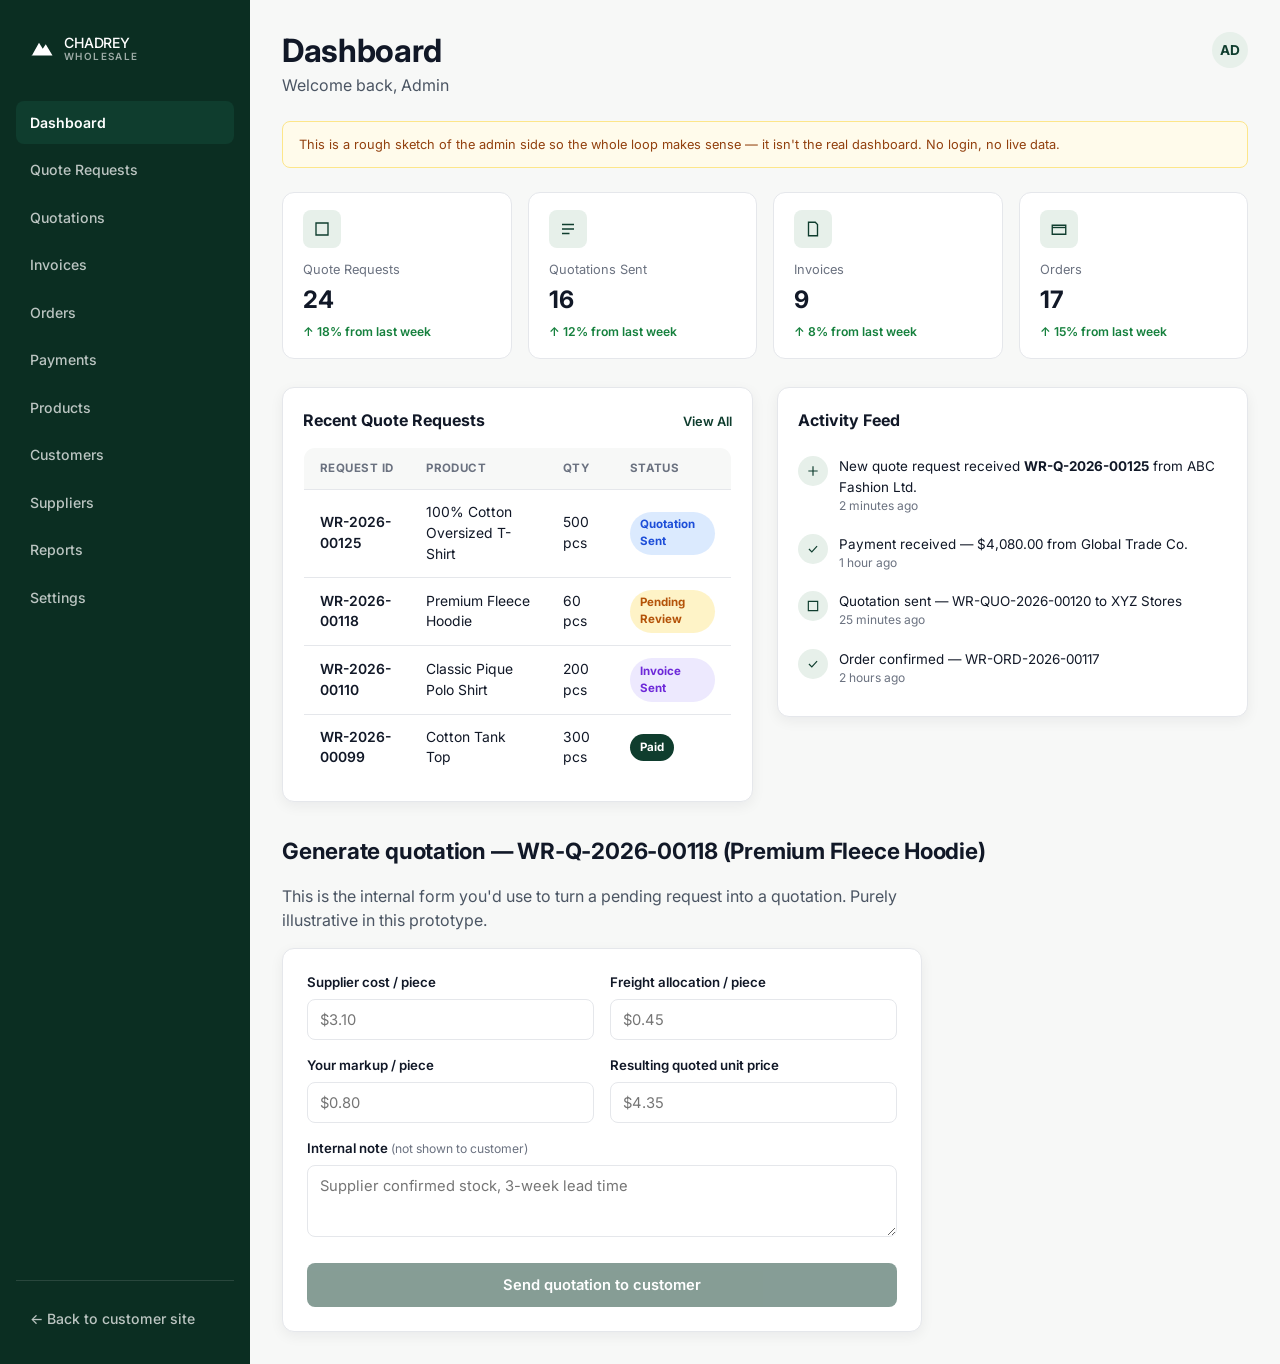
==== frontend/admin.html @ 18600503 "Add files via upload" ====
<!DOCTYPE html>
<html lang="en">
<head>
<meta charset="UTF-8">
<meta name="viewport" content="width=device-width, initial-scale=1.0">
<title>Admin Dashboard (Prototype) — Chadrey Wholesale</title>
<link rel="preconnect" href="https://fonts.googleapis.com">
<link href="https://fonts.googleapis.com/css2?family=Inter:wght@400;500;600;700;800&display=swap" rel="stylesheet">
<link rel="stylesheet" href="styles.css">
<style>
  .admin-shell{display:grid; grid-template-columns:1fr; min-height:100vh;}
  @media (min-width:900px){ .admin-shell{grid-template-columns:250px 1fr;} }
  .activity-item{display:flex; gap:0.7rem; align-items:flex-start; padding:0.6rem 0; font-size:0.84rem;}
  .activity-item .dotwrap{width:30px; height:30px; border-radius:50%; background:var(--brand-light); color:var(--brand); display:flex; align-items:center; justify-content:center; flex-shrink:0;}
  .activity-item .t{color:var(--ink-faint); font-size:0.75rem;}
</style>
</head>
<body>
<div class="admin-shell">
  <aside class="dash-sidebar">
    <a href="admin.html" class="brand" style="color:#fff; margin-bottom:1.5rem;"><svg width="24" height="24" viewBox="0 0 32 32" fill="none" xmlns="http://www.w3.org/2000/svg" aria-hidden="true"><path d="M2 27 12 9l5 8 4-6 9 15H2Z" fill="currentColor"/></svg><span class="brand-lines" style="color:#fff;">CHADREY<small style="color:rgba(255,255,255,0.6);">WHOLESALE</small></span></a>
    <a href="admin.html" class="active">Dashboard</a>
    <a href="admin.html">Quote Requests</a>
    <a href="admin.html">Quotations</a>
    <a href="admin.html">Invoices</a>
    <a href="admin.html">Orders</a>
    <a href="admin.html">Payments</a>
    <a href="admin.html">Products</a>
    <a href="admin.html">Customers</a>
    <a href="admin.html">Suppliers</a>
    <a href="admin.html">Reports</a>
    <a href="admin.html">Settings</a>
    <div class="sidebar-foot">
      <a href="index.html">&larr; Back to customer site</a>
    </div>
  </aside>

  <div class="dash-main">
    <div class="dash-header">
      <div>
        <h1 style="margin-bottom:0.15rem;">Dashboard</h1>
        <p class="lede" style="margin:0;">Welcome back, Admin</p>
      </div>
      <div class="avatar">AD</div>
    </div>

    <div class="prototype-note">This is a rough sketch of the admin side so the whole loop makes sense — it isn't the real dashboard. No login, no live data.</div>

    <div class="grid-4" style="margin-bottom:1.75rem;">
      <div class="stat-card">
        <div class="icon"><svg width="18" height="18" viewBox="0 0 24 24" fill="none"><path d="M4 4h16v16H4z" stroke="currentColor" stroke-width="1.8"/></svg></div>
        <div class="label">Quote Requests</div>
        <div class="value">24</div>
        <div class="delta">&uarr; 18% from last week</div>
      </div>
      <div class="stat-card">
        <div class="icon"><svg width="18" height="18" viewBox="0 0 24 24" fill="none"><path d="M4 6h16M4 12h16M4 18h10" stroke="currentColor" stroke-width="1.8"/></svg></div>
        <div class="label">Quotations Sent</div>
        <div class="value">16</div>
        <div class="delta">&uarr; 12% from last week</div>
      </div>
      <div class="stat-card">
        <div class="icon"><svg width="18" height="18" viewBox="0 0 24 24" fill="none"><path d="M6 3h9l3 3v15H6z" stroke="currentColor" stroke-width="1.8"/></svg></div>
        <div class="label">Invoices</div>
        <div class="value">9</div>
        <div class="delta">&uarr; 8% from last week</div>
      </div>
      <div class="stat-card">
        <div class="icon"><svg width="18" height="18" viewBox="0 0 24 24" fill="none"><path d="M3 7h18v12H3z" stroke="currentColor" stroke-width="1.8"/><path d="M3 10h18" stroke="currentColor" stroke-width="1.8"/></svg></div>
        <div class="label">Orders</div>
        <div class="value">17</div>
        <div class="delta">&uarr; 15% from last week</div>
      </div>
    </div>

    <div class="grid-2" style="align-items:start;">
      <div class="card" style="padding:1.25rem;">
        <div style="display:flex; justify-content:space-between; align-items:baseline; margin-bottom:0.9rem;">
          <h3 style="margin:0; font-size:1rem;">Recent Quote Requests</h3>
          <a href="#" style="font-size:0.8rem; color:var(--brand); font-weight:600;">View All</a>
        </div>
        <table class="data-table" id="requestsTable">
          <thead><tr><th>Request ID</th><th>Product</th><th>Qty</th><th>Status</th></tr></thead>
          <tbody></tbody>
        </table>
      </div>

      <div class="card" style="padding:1.25rem;">
        <h3 style="margin:0 0 0.9rem; font-size:1rem;">Activity Feed</h3>
        <div class="activity-item"><div class="dotwrap"><svg width="14" height="14" viewBox="0 0 24 24" fill="none"><path d="M12 4v16M4 12h16" stroke="currentColor" stroke-width="2"/></svg></div><div><div>New quote request received <strong>WR-Q-2026-00125</strong> from ABC Fashion Ltd.</div><div class="t">2 minutes ago</div></div></div>
        <div class="activity-item"><div class="dotwrap"><svg width="14" height="14" viewBox="0 0 24 24" fill="none"><path d="M5 12l5 5L19 7" stroke="currentColor" stroke-width="2"/></svg></div><div><div>Payment received — $4,080.00 from Global Trade Co.</div><div class="t">1 hour ago</div></div></div>
        <div class="activity-item"><div class="dotwrap"><svg width="14" height="14" viewBox="0 0 24 24" fill="none"><path d="M4 4h16v16H4z" stroke="currentColor" stroke-width="2"/></svg></div><div><div>Quotation sent — WR-QUO-2026-00120 to XYZ Stores</div><div class="t">25 minutes ago</div></div></div>
        <div class="activity-item"><div class="dotwrap"><svg width="14" height="14" viewBox="0 0 24 24" fill="none"><path d="M5 12l5 5L19 7" stroke="currentColor" stroke-width="2"/></svg></div><div><div>Order confirmed — WR-ORD-2026-00117</div><div class="t">2 hours ago</div></div></div>
      </div>
    </div>

    <h2>Generate quotation — WR-Q-2026-00118 (Premium Fleece Hoodie)</h2>
    <p class="lede">This is the internal form you'd use to turn a pending request into a quotation. Purely illustrative in this prototype.</p>
    <div class="card" style="padding:1.5rem; max-width:640px;">
      <div class="field-group cols-2">
        <div><label>Supplier cost / piece</label><input type="text" placeholder="$3.10" disabled></div>
        <div><label>Freight allocation / piece</label><input type="text" placeholder="$0.45" disabled></div>
        <div><label>Your markup / piece</label><input type="text" placeholder="$0.80" disabled></div>
        <div><label>Resulting quoted unit price</label><input type="text" placeholder="$4.35" disabled></div>
      </div>
      <div style="height:1rem"></div>
      <label>Internal note <span class="hint">(not shown to customer)</span></label>
      <textarea placeholder="Supplier confirmed stock, 3-week lead time" disabled></textarea>
      <button class="btn btn-primary btn-block is-disabled" disabled style="margin-top:1.25rem;">Send quotation to customer</button>
    </div>
  </div>
</div>

<script src="data.js"></script>
<script>
  document.querySelector('#requestsTable tbody').innerHTML = FAKE_QUOTES.map(q => `
    <tr>
      <td style="font-weight:600;">${q.ref}</td>
      <td>${q.product}</td>
      <td>${q.qty} pcs</td>
      <td>${statusBadge(q.status)}</td>
    </tr>`).join('');
</script>
</body>
</html>
---- frontend/styles.css ----
:root{
  --brand:#0F3D2E; --brand-dark:#0B2E22; --brand-light:#E7F0EA; --brand-mid:#1B5E42;
  --ink:#111827; --ink-soft:#4B5563; --ink-faint:#6B7280;
  --line:#E5E7EB; --bg:#F7F8F7; --white:#FFFFFF;
  --radius:12px; --radius-sm:8px; --shadow:0 4px 14px rgba(17,24,39,0.06); --shadow-md:0 8px 24px rgba(17,24,39,0.10);
  --blue-bg:#DBEAFE; --blue-ink:#1D4ED8;
  --amber-bg:#FEF3C7; --amber-ink:#B45309;
  --purple-bg:#EDE9FE; --purple-ink:#6D28D9;
  --green-bg:#DCFCE7; --green-ink:#15803D;
  --font: 'Inter', system-ui, -apple-system, sans-serif;
}
*{box-sizing:border-box;}
html{scroll-behavior:smooth;}
body{margin:0; font-family:var(--font); background:var(--bg); color:var(--ink); line-height:1.5; -webkit-font-smoothing:antialiased;}
a{color:inherit; text-decoration:none;}
img{max-width:100%; display:block;}
button{font-family:inherit;}
:focus-visible{outline:3px solid var(--brand-mid); outline-offset:2px;}

/* ---------- Top nav ---------- */
header.site{
  background:var(--white); color:var(--ink);
  padding:0.85rem clamp(1rem,4vw,2.5rem);
  display:flex; align-items:center; justify-content:space-between; gap:1rem; flex-wrap:wrap;
  position:sticky; top:0; z-index:30; border-bottom:1px solid var(--line);
}
.brand{display:flex; align-items:center; gap:0.55rem; font-weight:700; font-size:1.05rem; letter-spacing:-0.01em; color:var(--brand);}
.brand .brand-lines{display:flex; flex-direction:column; line-height:1.1;}
.brand small{font-weight:600; font-size:0.62rem; letter-spacing:0.14em; color:var(--ink-faint); text-transform:uppercase;}
nav.main{display:flex; gap:1.5rem; flex-wrap:wrap; font-size:0.9rem; font-weight:500;}
nav.main a{color:var(--ink-soft); padding:0.3rem 0; border-bottom:2px solid transparent;}
nav.main a.active{color:var(--brand); border-bottom-color:var(--brand);}
nav.main a:hover{color:var(--brand);}
.nav-actions{display:flex; align-items:center; gap:0.85rem;}
.nav-icon-btn{width:38px; height:38px; border-radius:50%; border:1px solid var(--line); background:var(--white); display:flex; align-items:center; justify-content:center; cursor:pointer; color:var(--ink-soft); position:relative;}
.nav-icon-btn .dot{position:absolute; top:6px; right:6px; width:7px; height:7px; border-radius:50%; background:var(--brand); border:1.5px solid var(--white);}
.avatar{width:36px; height:36px; border-radius:50%; background:var(--brand-light); color:var(--brand); display:flex; align-items:center; justify-content:center; font-weight:700; font-size:0.85rem;}

main.page{max-width:1180px; margin:0 auto;}
.page-pad{padding:clamp(1.5rem,4vw,2.5rem);}
.breadcrumb{font-size:0.82rem; color:var(--ink-faint); padding:0.9rem clamp(1rem,4vw,2.5rem) 0;}
.breadcrumb a{color:var(--ink-faint);}
.breadcrumb a:hover{color:var(--brand);}

.eyebrow{font-size:0.72rem; font-weight:700; letter-spacing:0.1em; text-transform:uppercase; color:var(--brand); margin:0 0 0.5rem;}
h1{font-size:clamp(1.5rem,3.2vw,2rem); font-weight:700; letter-spacing:-0.01em; line-height:1.2; margin:0 0 0.6rem;}
h2{font-size:clamp(1.15rem,2.4vw,1.4rem); font-weight:700; letter-spacing:-0.01em; margin:2rem 0 1rem;}
p.lede{color:var(--ink-soft); max-width:62ch; font-size:1rem;}

.btn{display:inline-flex; align-items:center; justify-content:center; gap:0.5rem; font-weight:600; font-size:0.92rem; padding:0.75rem 1.3rem; min-height:44px; border-radius:var(--radius-sm); border:0; cursor:pointer;}
.btn-primary{background:var(--brand); color:#fff;}
.btn-primary:hover{background:var(--brand-dark);}
.btn-secondary{background:var(--white); border:1px solid var(--line); color:var(--ink);}
.btn-secondary:hover{border-color:var(--brand); color:var(--brand);}
.btn-block{width:100%;}
.btn-sm{min-height:36px; padding:0.5rem 0.9rem; font-size:0.82rem;}
.btn[disabled],.btn.is-disabled{opacity:0.5; cursor:not-allowed;}

.card{background:var(--white); border:1px solid var(--line); border-radius:var(--radius); box-shadow:var(--shadow);}
.grid-2{display:grid; gap:1.5rem; grid-template-columns:1fr;}
@media (min-width:860px){ .grid-2{grid-template-columns:1fr 1fr;} }
.grid-3{display:grid; gap:1.25rem; grid-template-columns:1fr;}
@media (min-width:640px){ .grid-3{grid-template-columns:repeat(3,1fr);} }
.grid-4{display:grid; gap:1rem; grid-template-columns:1fr 1fr;}
@media (min-width:820px){ .grid-4{grid-template-columns:repeat(4,1fr);} }

/* product cards */
.product-card{background:var(--white); border:1px solid var(--line); border-radius:var(--radius); overflow:hidden; display:flex; flex-direction:column; transition:box-shadow .15s ease;}
.product-card:hover{box-shadow:var(--shadow-md);}
.card-visual{background:var(--bg); aspect-ratio:4/3; display:flex; align-items:center; justify-content:center; position:relative;}
.card-visual svg{width:38%; height:38%; color:var(--brand);}
.moq-flag{position:absolute; top:0.7rem; left:0.7rem; background:var(--brand); color:#fff; font-size:0.65rem; font-weight:700; letter-spacing:0.04em; padding:0.28rem 0.55rem; border-radius:5px; text-transform:uppercase;}
.card-body{padding:1.1rem; display:flex; flex-direction:column; gap:0.4rem; flex:1;}
.card-body h3{font-size:0.98rem; font-weight:600; margin:0; line-height:1.35;}
.card-body p{font-size:0.83rem; color:var(--ink-soft); margin:0; flex:1;}
.price-tag{font-weight:700; font-size:0.9rem; color:var(--brand);}

/* forms */
.field-group{display:grid; gap:1rem; grid-template-columns:1fr;}
.field-group.cols-2{grid-template-columns:1fr;}
@media (min-width:600px){ .field-group.cols-2{grid-template-columns:1fr 1fr;} }
label{display:block; font-size:0.83rem; font-weight:600; margin-bottom:0.4rem; color:var(--ink);}
label .hint{font-weight:400; color:var(--ink-faint); font-size:0.76rem;}
input, select, textarea{width:100%; font-family:var(--font); font-size:0.92rem; padding:0.65rem 0.75rem; border:1px solid var(--line); border-radius:var(--radius-sm); background:var(--white); color:var(--ink);}
input:focus, select:focus, textarea:focus{border-color:var(--brand);}
textarea{resize:vertical; min-height:4.5rem;}
.swatches{display:flex; gap:0.5rem; flex-wrap:wrap;}
.swatch-btn{font-size:0.85rem; padding:0.5rem 0.9rem; min-height:42px; border:1px solid var(--line); background:var(--white); border-radius:var(--radius-sm); cursor:pointer; color:var(--ink-soft);}
.swatch-btn[aria-pressed="true"]{border-color:var(--brand); background:var(--brand-light); color:var(--brand); font-weight:600;}

/* badges */
.badge{font-size:0.72rem; font-weight:700; padding:0.28rem 0.65rem; border-radius:999px; display:inline-block;}
.badge-pending{background:var(--amber-bg); color:var(--amber-ink);}
.badge-quoted{background:var(--blue-bg); color:var(--blue-ink);}
.badge-invoiced{background:var(--purple-bg); color:var(--purple-ink);}
.badge-paid{background:var(--brand); color:#fff;}

/* document card (quotation/invoice) */
.doc-card{background:var(--white); border:1px solid var(--line); border-radius:var(--radius); box-shadow:var(--shadow); max-width:680px; margin:0 auto; overflow:hidden;}
.doc-head{background:var(--brand); color:#fff; padding:1.5rem clamp(1.25rem,4vw,2rem); display:flex; justify-content:space-between; align-items:flex-start; gap:1rem; flex-wrap:wrap;}
.doc-head h3{margin:0; font-size:1.15rem; font-weight:700;}
.doc-head .doc-id{font-size:0.8rem; opacity:0.85; margin-top:0.2rem;}
.doc-status{background:rgba(255,255,255,0.18); font-size:0.72rem; font-weight:700; padding:0.3rem 0.7rem; border-radius:999px; text-transform:uppercase; letter-spacing:0.04em;}
.doc-body{padding:clamp(1.25rem,4vw,2rem);}
.doc-table{width:100%; border-collapse:collapse; font-size:0.9rem;}
.doc-table th{text-align:left; font-size:0.72rem; text-transform:uppercase; letter-spacing:0.04em; color:var(--ink-faint); padding:0.5rem 0; border-bottom:1px solid var(--line);}
.doc-table td{padding:0.6rem 0; border-bottom:1px solid var(--line);}
.doc-table tr.total td{border-top:2px solid var(--ink); border-bottom:0; font-weight:700; font-size:1rem; padding-top:0.8rem;}
.doc-note{margin-top:1.1rem; font-size:0.82rem; color:var(--ink-soft); background:var(--bg); border-left:3px solid var(--brand); padding:0.8rem 1rem; border-radius:0 8px 8px 0;}
.doc-meta{display:flex; justify-content:space-between; font-size:0.85rem; margin-top:0.85rem; color:var(--ink-soft);}

.prototype-note{background:#FFFBEB; border:1px solid #FDE68A; color:#92400E; border-radius:var(--radius-sm); padding:0.8rem 1rem; font-size:0.8rem; margin-bottom:1.5rem;}

.steps-flow{display:grid; gap:1rem; grid-template-columns:1fr; margin-top:1.5rem;}
@media (min-width:640px){ .steps-flow{grid-template-columns:repeat(4,1fr);} }
.step-card{background:var(--white); border:1px solid var(--line); border-radius:var(--radius); padding:1.25rem;}
.step-card .num{display:flex; align-items:center; justify-content:center; width:34px; height:34px; border-radius:50%; background:var(--brand-light); color:var(--brand); font-weight:700; font-size:0.85rem; margin-bottom:0.7rem;}
.step-card h4{font-size:0.98rem; margin:0 0 0.35rem;}
.step-card p{font-size:0.84rem; color:var(--ink-soft); margin:0;}

/* ---------- Dashboard shell (My Quotes / Admin) ---------- */
.dash-shell{display:grid; grid-template-columns:1fr; min-height:calc(100vh - 65px);}
@media (min-width:900px){ .dash-shell{grid-template-columns:250px 1fr;} }
.dash-sidebar{background:var(--brand-dark); color:#fff; padding:1.5rem 1rem; display:flex; flex-direction:column; gap:0.25rem;}
.dash-sidebar a{display:flex; align-items:center; gap:0.65rem; padding:0.7rem 0.85rem; border-radius:var(--radius-sm); font-size:0.88rem; font-weight:500; color:rgba(255,255,255,0.72);}
.dash-sidebar a:hover{background:rgba(255,255,255,0.06); color:#fff;}
.dash-sidebar a.active{background:var(--brand); color:#fff; font-weight:600;}
.dash-sidebar .sidebar-foot{margin-top:auto; padding-top:1rem; border-top:1px solid rgba(255,255,255,0.12);}
.dash-main{padding:clamp(1.25rem,3vw,2rem); background:var(--bg);}
.dash-header{display:flex; justify-content:space-between; align-items:flex-start; flex-wrap:wrap; gap:1rem; margin-bottom:1.5rem;}

.filter-tabs{display:flex; gap:0.5rem; flex-wrap:wrap; margin-bottom:1.5rem;}
.filter-tab{background:var(--white); border:1px solid var(--line); color:var(--ink-soft); font-size:0.85rem; font-weight:600; padding:0.5rem 1rem; border-radius:999px; cursor:pointer;}
.filter-tab.active{background:var(--brand); border-color:var(--brand); color:#fff;}

.quote-row{display:flex; gap:1rem; align-items:center; background:var(--white); border:1px solid var(--line); border-radius:var(--radius); padding:1rem 1.25rem; margin-bottom:0.9rem; flex-wrap:wrap;}
.quote-row .thumb{width:56px; height:56px; border-radius:var(--radius-sm); background:var(--bg); display:flex; align-items:center; justify-content:center; flex-shrink:0;}
.quote-row .thumb svg{width:60%; height:60%; color:var(--brand);}
.quote-row .info{flex:1; min-width:200px;}
.quote-row .info .ref-row{display:flex; align-items:center; gap:0.6rem; margin-bottom:0.15rem; flex-wrap:wrap;}
.quote-row .info .ref{font-size:0.78rem; color:var(--ink-faint); font-weight:600;}
.quote-row .info h4{margin:0; font-size:0.95rem; font-weight:600;}
.quote-row .info .meta{font-size:0.82rem; color:var(--ink-soft);}
.quote-row .price-col{text-align:right; min-width:110px;}
.quote-row .price-col .amt{font-weight:700; font-size:0.95rem;}
.quote-row .price-col .lbl{font-size:0.74rem; color:var(--ink-faint);}
.quote-row .action-col{display:flex; flex-direction:column; gap:0.4rem; align-items:flex-end;}
.quote-row .action-col .link-sm{font-size:0.78rem; color:var(--brand); font-weight:600;}

/* stat cards (admin) */
.stat-card{background:var(--white); border:1px solid var(--line); border-radius:var(--radius); padding:1.1rem 1.25rem;}
.stat-card .icon{width:38px; height:38px; border-radius:var(--radius-sm); background:var(--brand-light); color:var(--brand); display:flex; align-items:center; justify-content:center; margin-bottom:0.75rem;}
.stat-card .label{font-size:0.8rem; color:var(--ink-faint); margin-bottom:0.15rem;}
.stat-card .value{font-size:1.5rem; font-weight:700;}
.stat-card .delta{font-size:0.76rem; color:var(--green-ink); font-weight:600; margin-top:0.3rem;}

table.data-table{width:100%; border-collapse:collapse; background:var(--white); border:1px solid var(--line); border-radius:var(--radius); overflow:hidden;}
table.data-table th{text-align:left; font-size:0.72rem; text-transform:uppercase; letter-spacing:0.04em; color:var(--ink-faint); background:var(--bg); padding:0.75rem 1rem; border-bottom:1px solid var(--line);}
table.data-table td{padding:0.75rem 1rem; font-size:0.87rem; border-bottom:1px solid var(--line);}
table.data-table tr:last-child td{border-bottom:0;}

footer.site{background:var(--brand-dark); color:rgba(255,255,255,0.6); text-align:center; font-size:0.8rem; padding:1.75rem 1rem;}
footer.site a{color:#fff; font-weight:600;}

/* hero */
.hero{background:linear-gradient(180deg, var(--white) 0%, var(--bg) 100%); padding:clamp(2rem,5vw,3.5rem) clamp(1rem,4vw,2.5rem);}
.hero-inner{max-width:1180px; margin:0 auto; display:grid; gap:2rem; grid-template-columns:1fr;}
@media (min-width:900px){ .hero-inner{grid-template-columns:1.1fr 1fr; align-items:center;} }
.hero-pill{display:inline-block; background:var(--brand-light); color:var(--brand); font-size:0.75rem; font-weight:700; padding:0.35rem 0.8rem; border-radius:999px; margin-bottom:1rem;}
.hero h1{font-size:clamp(2rem,4.5vw,2.8rem);}
.hero h1 .accent{color:var(--brand);}
.hero-visual{background:var(--brand-dark); border-radius:var(--radius); aspect-ratio:4/3; display:flex; align-items:center; justify-content:center; position:relative; overflow:hidden;}
.hero-visual svg{width:60%; height:60%; color:rgba(255,255,255,0.9);}
.hero-stat{position:absolute; bottom:1rem; right:1rem; background:#fff; border-radius:var(--radius-sm); padding:0.7rem 1rem; box-shadow:var(--shadow-md);}
.hero-stat .n{font-weight:700; font-size:1.1rem; color:var(--brand);}
.hero-stat .l{font-size:0.72rem; color:var(--ink-faint);}
.trust-row{display:grid; gap:1rem; grid-template-columns:1fr 1fr; margin-top:1.75rem;}
@media (min-width:640px){ .trust-row{grid-template-columns:repeat(4,1fr);} }
.trust-item{display:flex; gap:0.6rem; align-items:flex-start; font-size:0.82rem;}
.trust-item .ic{width:32px; height:32px; border-radius:8px; background:var(--brand-light); color:var(--brand); display:flex; align-items:center; justify-content:center; flex-shrink:0;}
.trust-item strong{display:block; font-size:0.85rem;}
.trust-item span{color:var(--ink-soft);}

.howband{background:var(--brand); color:#fff; padding:clamp(2rem,5vw,3rem) clamp(1rem,4vw,2.5rem); text-align:center;}
.howband h2{color:#fff; margin-top:0;}
.howband .steps-flow .step-card{background:rgba(255,255,255,0.06); border-color:rgba(255,255,255,0.14); color:#fff;}
.howband .step-card p{color:rgba(255,255,255,0.75);}
.howband .step-card .num{background:#fff; color:var(--brand);}

.cta-band{background:var(--white); padding:clamp(1.5rem,4vw,2.5rem); text-align:center; border-top:1px solid var(--line);}
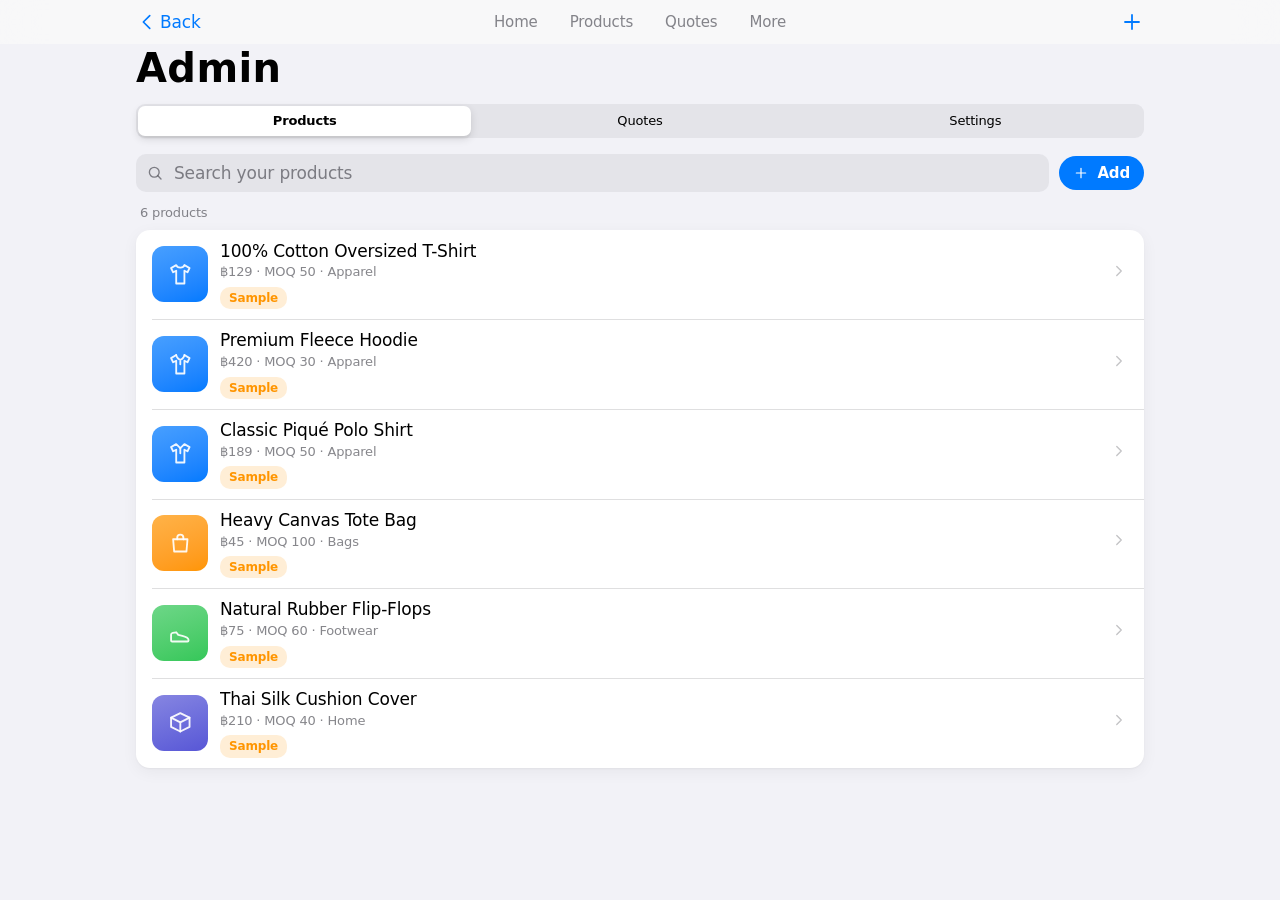
==== commit 3518b8b4: "Rebuild as an iPhone-style catalogue with an admin to add dealer products and prices Frontend - New " ====
--- a/frontend/admin.html
+++ b/frontend/admin.html
@@ -2,124 +2,322 @@
 <html lang="en">
 <head>
 <meta charset="UTF-8">
-<meta name="viewport" content="width=device-width, initial-scale=1.0">
-<title>Admin Dashboard (Prototype) — Chadrey Wholesale</title>
-<link rel="preconnect" href="https://fonts.googleapis.com">
-<link href="https://fonts.googleapis.com/css2?family=Inter:wght@400;500;600;700;800&display=swap" rel="stylesheet">
+<meta name="viewport" content="width=device-width, initial-scale=1, viewport-fit=cover">
+<meta name="theme-color" content="#F2F2F7" media="(prefers-color-scheme: light)">
+<meta name="theme-color" content="#000000" media="(prefers-color-scheme: dark)">
+<meta name="robots" content="noindex">
+<title>Admin — Chadrey Wholesale</title>
+<link rel="icon" href="favicon.svg" type="image/svg+xml">
+<link rel="apple-touch-icon" href="favicon.svg">
 <link rel="stylesheet" href="styles.css">
-<style>
-  .admin-shell{display:grid; grid-template-columns:1fr; min-height:100vh;}
-  @media (min-width:900px){ .admin-shell{grid-template-columns:250px 1fr;} }
-  .activity-item{display:flex; gap:0.7rem; align-items:flex-start; padding:0.6rem 0; font-size:0.84rem;}
-  .activity-item .dotwrap{width:30px; height:30px; border-radius:50%; background:var(--brand-light); color:var(--brand); display:flex; align-items:center; justify-content:center; flex-shrink:0;}
-  .activity-item .t{color:var(--ink-faint); font-size:0.75rem;}
-</style>
 </head>
 <body>
-<div class="admin-shell">
-  <aside class="dash-sidebar">
-    <a href="admin.html" class="brand" style="color:#fff; margin-bottom:1.5rem;"><svg width="24" height="24" viewBox="0 0 32 32" fill="none" xmlns="http://www.w3.org/2000/svg" aria-hidden="true"><path d="M2 27 12 9l5 8 4-6 9 15H2Z" fill="currentColor"/></svg><span class="brand-lines" style="color:#fff;">CHADREY<small style="color:rgba(255,255,255,0.6);">WHOLESALE</small></span></a>
-    <a href="admin.html" class="active">Dashboard</a>
-    <a href="admin.html">Quote Requests</a>
-    <a href="admin.html">Quotations</a>
-    <a href="admin.html">Invoices</a>
-    <a href="admin.html">Orders</a>
-    <a href="admin.html">Payments</a>
-    <a href="admin.html">Products</a>
-    <a href="admin.html">Customers</a>
-    <a href="admin.html">Suppliers</a>
-    <a href="admin.html">Reports</a>
-    <a href="admin.html">Settings</a>
-    <div class="sidebar-foot">
-      <a href="index.html">&larr; Back to customer site</a>
-    </div>
-  </aside>
-
-  <div class="dash-main">
-    <div class="dash-header">
-      <div>
-        <h1 style="margin-bottom:0.15rem;">Dashboard</h1>
-        <p class="lede" style="margin:0;">Welcome back, Admin</p>
-      </div>
-      <div class="avatar">AD</div>
-    </div>
-
-    <div class="prototype-note">This is a rough sketch of the admin side so the whole loop makes sense — it isn't the real dashboard. No login, no live data.</div>
-
-    <div class="grid-4" style="margin-bottom:1.75rem;">
-      <div class="stat-card">
-        <div class="icon"><svg width="18" height="18" viewBox="0 0 24 24" fill="none"><path d="M4 4h16v16H4z" stroke="currentColor" stroke-width="1.8"/></svg></div>
-        <div class="label">Quote Requests</div>
-        <div class="value">24</div>
-        <div class="delta">&uarr; 18% from last week</div>
-      </div>
-      <div class="stat-card">
-        <div class="icon"><svg width="18" height="18" viewBox="0 0 24 24" fill="none"><path d="M4 6h16M4 12h16M4 18h10" stroke="currentColor" stroke-width="1.8"/></svg></div>
-        <div class="label">Quotations Sent</div>
-        <div class="value">16</div>
-        <div class="delta">&uarr; 12% from last week</div>
-      </div>
-      <div class="stat-card">
-        <div class="icon"><svg width="18" height="18" viewBox="0 0 24 24" fill="none"><path d="M6 3h9l3 3v15H6z" stroke="currentColor" stroke-width="1.8"/></svg></div>
-        <div class="label">Invoices</div>
-        <div class="value">9</div>
-        <div class="delta">&uarr; 8% from last week</div>
-      </div>
-      <div class="stat-card">
-        <div class="icon"><svg width="18" height="18" viewBox="0 0 24 24" fill="none"><path d="M3 7h18v12H3z" stroke="currentColor" stroke-width="1.8"/><path d="M3 10h18" stroke="currentColor" stroke-width="1.8"/></svg></div>
-        <div class="label">Orders</div>
-        <div class="value">17</div>
-        <div class="delta">&uarr; 15% from last week</div>
-      </div>
-    </div>
-
-    <div class="grid-2" style="align-items:start;">
-      <div class="card" style="padding:1.25rem;">
-        <div style="display:flex; justify-content:space-between; align-items:baseline; margin-bottom:0.9rem;">
-          <h3 style="margin:0; font-size:1rem;">Recent Quote Requests</h3>
-          <a href="#" style="font-size:0.8rem; color:var(--brand); font-weight:600;">View All</a>
-        </div>
-        <table class="data-table" id="requestsTable">
-          <thead><tr><th>Request ID</th><th>Product</th><th>Qty</th><th>Status</th></tr></thead>
-          <tbody></tbody>
-        </table>
-      </div>
-
-      <div class="card" style="padding:1.25rem;">
-        <h3 style="margin:0 0 0.9rem; font-size:1rem;">Activity Feed</h3>
-        <div class="activity-item"><div class="dotwrap"><svg width="14" height="14" viewBox="0 0 24 24" fill="none"><path d="M12 4v16M4 12h16" stroke="currentColor" stroke-width="2"/></svg></div><div><div>New quote request received <strong>WR-Q-2026-00125</strong> from ABC Fashion Ltd.</div><div class="t">2 minutes ago</div></div></div>
-        <div class="activity-item"><div class="dotwrap"><svg width="14" height="14" viewBox="0 0 24 24" fill="none"><path d="M5 12l5 5L19 7" stroke="currentColor" stroke-width="2"/></svg></div><div><div>Payment received — $4,080.00 from Global Trade Co.</div><div class="t">1 hour ago</div></div></div>
-        <div class="activity-item"><div class="dotwrap"><svg width="14" height="14" viewBox="0 0 24 24" fill="none"><path d="M4 4h16v16H4z" stroke="currentColor" stroke-width="2"/></svg></div><div><div>Quotation sent — WR-QUO-2026-00120 to XYZ Stores</div><div class="t">25 minutes ago</div></div></div>
-        <div class="activity-item"><div class="dotwrap"><svg width="14" height="14" viewBox="0 0 24 24" fill="none"><path d="M5 12l5 5L19 7" stroke="currentColor" stroke-width="2"/></svg></div><div><div>Order confirmed — WR-ORD-2026-00117</div><div class="t">2 hours ago</div></div></div>
-      </div>
-    </div>
-
-    <h2>Generate quotation — WR-Q-2026-00118 (Premium Fleece Hoodie)</h2>
-    <p class="lede">This is the internal form you'd use to turn a pending request into a quotation. Purely illustrative in this prototype.</p>
-    <div class="card" style="padding:1.5rem; max-width:640px;">
-      <div class="field-group cols-2">
-        <div><label>Supplier cost / piece</label><input type="text" placeholder="$3.10" disabled></div>
-        <div><label>Freight allocation / piece</label><input type="text" placeholder="$0.45" disabled></div>
-        <div><label>Your markup / piece</label><input type="text" placeholder="$0.80" disabled></div>
-        <div><label>Resulting quoted unit price</label><input type="text" placeholder="$4.35" disabled></div>
-      </div>
-      <div style="height:1rem"></div>
-      <label>Internal note <span class="hint">(not shown to customer)</span></label>
-      <textarea placeholder="Supplier confirmed stock, 3-week lead time" disabled></textarea>
-      <button class="btn btn-primary btn-block is-disabled" disabled style="margin-top:1.25rem;">Send quotation to customer</button>
-    </div>
-  </div>
-</div>
-
-<script src="data.js"></script>
+<main class="page" id="root"></main>
+<dialog class="sheet" id="sheet" aria-modal="true"></dialog>
+
+<script src="config.js"></script>
+<script src="store.js"></script>
+<script src="ui.js"></script>
 <script>
-  document.querySelector('#requestsTable tbody').innerHTML = FAKE_QUOTES.map(q => `
-    <tr>
-      <td style="font-weight:600;">${q.ref}</td>
-      <td>${q.product}</td>
-      <td>${q.qty} pcs</td>
-      <td>${statusBadge(q.status)}</td>
-    </tr>`).join('');
+(function () {
+  const $root = document.getElementById("root");
+  const $sheet = document.getElementById("sheet");
+  const esc = UI.esc;
+  const THB = (n) => Store.money(n, "THB");
+  let tab = "products";
+  let products = [], quotes = [], settings = {}, qFilter = "all", pQuery = "";
+
+  const bar = UI.mount({ tab: null, title: "Admin", back: true, backHref: "more.html", tabs: false,
+    right: '<button class="nav-btn" id="signout" hidden>Sign out</button><button class="nav-btn strong" id="addBtn" aria-label="Add product">' + UI.icon("plus", 24) + "</button>" });
+  document.getElementById("signout").onclick = () => { Store.admin.logout(); location.reload(); };
+  document.getElementById("addBtn").onclick = () => openProduct(null);
+
+  /* ---------- sheet helpers ---------- */
+  function openSheet(title, bodyHtml, opts) {
+    const o = opts || {};
+    $sheet.innerHTML = '<div class="sheet-bar"><div><button class="nav-btn" data-close>' + (o.cancel || "Close") + "</button></div><h2>" + esc(title) + '</h2><div class="r">' +
+      (o.save ? '<button class="nav-btn strong" id="sheetSave">' + o.save + "</button>" : "") + '</div></div><div class="sheet-body">' + bodyHtml + "</div>";
+    $sheet.querySelectorAll("[data-close]").forEach((b) => (b.onclick = () => $sheet.close()));
+    if (!$sheet.open) $sheet.showModal();
+    $sheet.querySelector(".sheet-body").scrollTop = 0;
+    return $sheet;
+  }
+  $sheet.addEventListener("click", (e) => { if (e.target === $sheet) $sheet.close(); });
+  const field = (id, label, value, attrs) => '<div class="cell field"><label for="' + id + '">' + label + '</label><input id="' + id + '" value="' + esc(value == null ? "" : value) + '" ' + (attrs || "") + "></div>";
+  const half = (id, label, value, attrs) => '<div class="field-half"><label for="' + id + '">' + label + '</label><input id="' + id + '" value="' + esc(value == null ? "" : value) + '" ' + (attrs || "") + "></div>";
+  const val = (id) => document.getElementById(id).value.trim();
+
+  async function run(btn, label, fn) {
+    const old = btn.textContent; btn.disabled = true; btn.textContent = label;
+    try { await fn(); } catch (e) { UI.toast(e.message || "Something went wrong"); }
+    finally { btn.disabled = false; btn.textContent = old; }
+  }
+
+  /* ---------- login gate (live mode) ---------- */
+  function gate() {
+    document.getElementById("addBtn").hidden = true;
+    $root.innerHTML = '<div class="empty" style="padding-top:72px">' + UI.icon("lock", 56) + "<h3>Owner access</h3><p>Enter your access code to manage products and quotes.</p>" +
+      '<form id="gate" class="stack" style="max-width:320px;margin:0 auto"><div class="list"><div class="cell field"><label for="code">Access code</label><input id="code" type="password" autocomplete="current-password" required></div></div>' +
+      '<button class="btn btn-primary btn-block" type="submit">Continue</button></form></div>';
+    document.getElementById("gate").onsubmit = (e) => {
+      e.preventDefault();
+      run(e.target.querySelector("button"), "Checking…", async () => { await Store.admin.login(document.getElementById("code").value); boot(); });
+    };
+  }
+
+  /* ---------- shell ---------- */
+  function shell() {
+    document.getElementById("signout").hidden = !Store.remote;
+    document.getElementById("addBtn").hidden = tab !== "products";
+    $root.innerHTML = '<h1 class="large-title">Admin</h1>' +
+      '<div class="seg" id="tabs" role="group" aria-label="Section">' +
+      ["products:Products", "quotes:Quotes", "settings:Settings"].map((t) => { const [k, l] = t.split(":"); return '<button data-t="' + k + '" aria-pressed="' + (tab === k) + '">' + l + "</button>"; }).join("") +
+      '</div><div class="spacer"></div><div id="pane"></div>';
+    document.getElementById("tabs").onclick = (e) => { const b = e.target.closest("[data-t]"); if (!b) return; tab = b.dataset.t; shell(); renderPane(); };
+  }
+  function renderPane() { ({ products: renderProducts, quotes: renderQuotes, settings: renderSettings })[tab](); }
+
+  /* ================= PRODUCTS ================= */
+  function renderProducts() {
+    const pane = document.getElementById("pane");
+    const q = pQuery.toLowerCase();
+    const rows = products.filter((p) => !q || (p.name + " " + p.category + " " + p.dealer).toLowerCase().includes(q));
+    pane.innerHTML =
+      '<div class="row"><div class="search grow">' + UI.icon("search", 18) + '<input id="pq" type="search" placeholder="Search your products" value="' + esc(pQuery) + '" aria-label="Search your products"></div>' +
+      '<button class="btn btn-primary btn-sm" id="newP">' + UI.icon("plus", 16) + " Add</button></div>" +
+      '<p class="caption" style="margin:12px 4px 8px">' + products.length + (products.length === 1 ? " product" : " products") + "</p>" +
+      (rows.length ? '<div class="list">' + rows.map((p) =>
+        '<button class="cell" data-id="' + esc(p.id) + '"><div class="thumb">' + UI.visual(p) + '</div><div class="grow"><span class="title" style="white-space:nowrap;overflow:hidden;text-overflow:ellipsis">' + esc(p.name) + "</span>" +
+        '<span class="sub">' + THB(p.tiers[0].price) + " · MOQ " + p.moq + " · " + esc(p.category) + (p.dealer ? " · " + esc(p.dealer) : "") + "</span>" +
+        (!p.active || p.sample ? '<span style="display:block;margin-top:4px">' + (!p.active ? '<span class="badge">Hidden</span> ' : "") + (p.sample ? '<span class="badge orange">Sample</span>' : "") + "</span>" : "") +
+        '</div><span class="chev">' + UI.icon("chev", 18) + "</span></button>").join("") + "</div>"
+        : '<div class="empty">' + UI.icon("box", 56) + "<h3>" + (products.length ? "No matches" : "No products yet") + "</h3><p>" + (products.length ? "Try a different word." : "Add your first dealer product with photos and a price.") + "</p></div>");
+    document.getElementById("newP").onclick = () => openProduct(null);
+    const pq = document.getElementById("pq");
+    pq.oninput = () => { pQuery = pq.value; const pos = pq.selectionStart; renderProducts(); const n = document.getElementById("pq"); n.focus(); n.setSelectionRange(pos, pos); };
+    pane.querySelectorAll("[data-id]").forEach((b) => (b.onclick = () => openProduct(products.find((p) => p.id === b.dataset.id))));
+  }
+
+  function tierRow(t) {
+    return '<div class="tier-edit"><div class="f"><label>From quantity</label><input data-min type="number" inputmode="numeric" min="1" value="' + esc(t ? t.min : "") + '" placeholder="e.g. 200"></div>' +
+      '<div class="f"><label>Price per unit (฿)</label><input data-price type="number" inputmode="decimal" step="any" min="0" value="' + esc(t ? t.price : "") + '" placeholder="e.g. 115"></div>' +
+      '<button type="button" class="x" aria-label="Remove price break" data-x>' + UI.icon("x", 18) + "</button></div>";
+  }
+
+  function openProduct(p) {
+    const isNew = !p;
+    const cur = p ? JSON.parse(JSON.stringify(p)) : { images: [], tiers: [{ min: 1, price: "" }], moq: 1, unit: "pc", active: true, colors: [], sizes: [], packaging: [], customization: [] };
+    const cats = [...new Set(["Apparel", "Bags", "Footwear", "Home", "Beauty", "Food", "Electronics"].concat(products.map((x) => x.category)))];
+    const html =
+      '<div class="list-header">Photos</div><div class="list"><div class="photos" id="photos"></div></div>' +
+      '<p class="footnote">The first photo is the cover. Photos are shrunk automatically so pages stay fast.</p>' +
+      '<div class="list-header">Details</div><div class="list">' +
+        field("f_name", "Product name", cur.name, 'placeholder="e.g. Cotton Oversized T-Shirt" required') +
+        '<div class="cell field"><label for="f_cat">Category</label><input id="f_cat" list="catlist" value="' + esc(cur.category || "") + '" placeholder="Pick or type a new one"><datalist id="catlist">' + cats.map((c) => '<option value="' + esc(c) + '">').join("") + "</datalist></div>" +
+        '<div class="cell field"><label for="f_desc">Description</label><textarea id="f_desc" placeholder="Material, sizes, what makes it good">' + esc(cur.desc || "") + "</textarea></div></div>" +
+      '<div class="list-header">Price (Thai baht)</div><div class="list">' +
+        '<div class="cell field-row">' + half("f_price", "Price per unit (฿)", cur.tiers[0].price, 'type="number" inputmode="decimal" step="any" min="0" placeholder="129"') + half("f_moq", "Minimum order", cur.moq, 'type="number" inputmode="numeric" min="1"') + "</div>" +
+        '<div class="cell field-row">' + half("f_unit", "Sold per", cur.unit, 'placeholder="pc, pack, kg…"') + half("f_lead", "Lead time", cur.lead, 'placeholder="7–10 days"') + "</div></div>" +
+      '<div class="list-header">Bulk price breaks</div><div class="list"><div id="tiers">' + cur.tiers.slice(1).map(tierRow).join("") + '</div><button type="button" class="cell" id="addTier" style="color:var(--blue)">' + UI.icon("plus", 20) + ' <span class="grow">Add a bulk price</span></button></div>' +
+      '<p class="footnote">Lower prices for bigger orders, like 1688. Customers see the right price as they raise the quantity.</p>' +
+      '<div class="list-header">Shipping</div><div class="list">' + field("f_origin", "Ships from (city)", cur.origin, 'placeholder="Bangkok"') + "</div>" +
+      '<div class="list-header">Options (separate with commas)</div><div class="list">' +
+        field("f_colors", "Colours", (cur.colors || []).join(", "), 'placeholder="Black, White, Grey"') + field("f_sizes", "Sizes", (cur.sizes || []).join(", "), 'placeholder="S, M, L, XL"') +
+        field("f_pack", "Packaging", (cur.packaging || []).join(", "), 'placeholder="Individual poly bag, Bulk carton"') + field("f_custom", "Customisation", (cur.customization || []).join(", "), 'placeholder="Plain, Custom print / logo"') + "</div>" +
+      '<div class="list-header">Private — customers never see this</div><div class="list">' + field("f_dealer", "Dealer name / contact", cur.dealer, 'placeholder="e.g. Khun Somchai, 08x-xxx-xxxx"') + "</div>" +
+      '<div class="list-header">Visibility</div><div class="list"><div class="cell"><span class="grow"><span class="title">Show in shop</span><span class="sub">Turn off to hide without deleting</span></span><label class="switch"><input type="checkbox" id="f_active"' + (cur.active !== false ? " checked" : "") + ' aria-label="Show in shop"><span></span></label></div></div>' +
+      (isNew ? "" : '<div class="spacer"></div><button class="btn btn-block btn-danger" id="del">Delete product</button>') +
+      (cur.priceUpdated ? '<p class="footnote center">Price last changed ' + Store.fmtDate(cur.priceUpdated) + "</p>" : "");
+    openSheet(isNew ? "New product" : "Edit product", html, { save: "Save", cancel: "Cancel" });
+
+    /* photos */
+    let images = cur.images.slice();
+    const $photos = document.getElementById("photos");
+    function drawPhotos() {
+      $photos.innerHTML = images.map((u, i) => '<div class="photo"><img src="' + esc(Store.img(u)) + '" alt="Photo ' + (i + 1) + '">' + (i === 0 ? '<span class="cover">Cover</span>' : "") +
+        '<button type="button" data-rm="' + i + '" aria-label="Remove photo">' + UI.icon("x", 14) + "</button></div>").join("") +
+        (images.length < 8 ? '<label class="photo-add">' + UI.icon("camera", 26) + "<span>Add photos</span><input type=\"file\" id=\"file\" accept=\"image/*\" multiple></label>" : "");
+      $photos.querySelectorAll("[data-rm]").forEach((b) => (b.onclick = () => { images.splice(+b.dataset.rm, 1); drawPhotos(); }));
+      const f = document.getElementById("file");
+      if (f) f.onchange = async () => {
+        const files = [...f.files].slice(0, 8 - images.length);
+        const label = $photos.querySelector(".photo-add span");
+        for (let i = 0; i < files.length; i++) {
+          if (label) label.textContent = "Uploading " + (i + 1) + "/" + files.length + "…";
+          try { images.push(await Store.uploadImage(await Store.resizeImage(files[i]))); }
+          catch (e) { UI.toast(e.message); break; }
+        }
+        drawPhotos();
+      };
+    }
+    drawPhotos();
+
+    /* bulk tiers */
+    const $tiers = document.getElementById("tiers");
+    const bindTiers = () => $tiers.querySelectorAll("[data-x]").forEach((b) => (b.onclick = () => b.closest(".tier-edit").remove()));
+    bindTiers();
+    document.getElementById("addTier").onclick = () => {
+      $tiers.insertAdjacentHTML("beforeend", tierRow(null)); bindTiers();
+      const last = $tiers.lastElementChild.querySelector("[data-min]"); last.focus();
+    };
+
+    /* delete */
+    const del = document.getElementById("del");
+    if (del) del.onclick = () => {
+      if (!confirm("Delete “" + cur.name + "”? This can't be undone.")) return;
+      run(del, "Deleting…", async () => { await Store.deleteProduct(cur.id); $sheet.close(); UI.toast("Deleted"); await reloadProducts(); });
+    };
+
+    /* save */
+    document.getElementById("sheetSave").onclick = (e) => run(e.target, "Saving…", async () => {
+      const tiers = [{ min: parseInt(val("f_moq"), 10) || 1, price: parseFloat(val("f_price")) }];
+      $tiers.querySelectorAll(".tier-edit").forEach((r) => {
+        const min = parseInt(r.querySelector("[data-min]").value, 10), price = parseFloat(r.querySelector("[data-price]").value);
+        if (min > 0 && price > 0) tiers.push({ min, price });
+      });
+      await Store.saveProduct({
+        id: isNew ? undefined : cur.id, name: val("f_name"), category: val("f_cat") || "Other", desc: val("f_desc"), images,
+        moq: parseInt(val("f_moq"), 10) || 1, unit: val("f_unit") || "pc", tiers, origin: val("f_origin"), lead: val("f_lead"),
+        colors: val("f_colors"), sizes: val("f_sizes"), packaging: val("f_pack"), customization: val("f_custom"),
+        dealer: val("f_dealer"), active: document.getElementById("f_active").checked,
+        icon: cur.icon, createdAt: cur.createdAt,
+      });
+      $sheet.close(); UI.toast(isNew ? "Product added" : "Saved");
+      await reloadProducts();
+    });
+  }
+
+  async function reloadProducts() { products = await Store.products({ admin: true }); if (tab === "products") renderProducts(); }
+
+  /* ================= QUOTES ================= */
+  function renderQuotes() {
+    const pane = document.getElementById("pane");
+    const items = quotes.filter((q) => qFilter === "all" || q.status === qFilter);
+    pane.innerHTML = '<div class="seg" id="qf" role="group" aria-label="Filter">' +
+      ["all:All", "pending:New", "quoted:Quoted", "invoiced:Invoiced", "paid:Paid"].map((t) => { const [k, l] = t.split(":"); return '<button data-f="' + k + '" aria-pressed="' + (qFilter === k) + '">' + l + "</button>"; }).join("") + '</div><div class="spacer"></div>' +
+      (items.length ? '<div class="list">' + items.map((q) =>
+        '<button class="cell" data-ref="' + esc(q.ref) + '"><div class="grow"><span class="title" style="white-space:nowrap;overflow:hidden;text-overflow:ellipsis">' + esc(q.product) + " × " + q.qty + '</span><span class="sub">' + esc(q.company || "") + " · " + esc(q.ref) + " · " + Store.fmtDate(q.createdAt) + "</span>" +
+        '<span style="display:block;margin-top:4px">' + UI.statusBadge(q.status) + (q.acceptedAt && q.status === "quoted" ? ' <span class="badge green">Accepted — send invoice</span>' : "") + '</span></div><span class="chev">' + UI.icon("chev", 18) + "</span></button>").join("") + "</div>"
+        : '<div class="empty">' + UI.icon("doc", 56) + "<h3>No quotes</h3><p>Customer requests will appear here.</p></div>");
+    document.getElementById("qf").onclick = (e) => { const b = e.target.closest("[data-f]"); if (!b) return; qFilter = b.dataset.f; renderQuotes(); };
+    pane.querySelectorAll("[data-ref]").forEach((b) => (b.onclick = () => openQuote(quotes.find((q) => q.ref === b.dataset.ref))));
+  }
+
+  const dl = (a, b) => (b ? '<div class="cell"><span class="muted" style="flex:0 0 96px">' + a + '</span><span class="grow" style="text-align:right;word-break:break-word">' + b + "</span></div>" : "");
+
+  function openQuote(q) {
+    const prod = products.find((p) => p.id === q.productId);
+    const now = prod ? Store.priceFor(prod, q.qty) : "";
+    const qt = q.quotation, inv = q.invoice;
+    const wa = (q.whatsapp || q.phone || "").replace(/[^\d]/g, "");
+    const cur = (qt && qt.currency) || "THB";
+
+    const quotationForm = (pre) =>
+      '<div class="list">' + '<div class="cell field-row">' + half("qc", "Currency", pre.currency || "THB", 'maxlength="3" autocapitalize="characters"') + half("qq", "Quantity", pre.qty, 'type="number" inputmode="numeric" min="1"') + "</div>" +
+      field("qp", "Unit price", pre.unitPrice, 'type="number" inputmode="decimal" step="any" min="0"') +
+      '<div class="cell field"><label for="qn">Note to customer (optional)</label><textarea id="qn">' + esc(pre.notes || "") + "</textarea></div></div>" +
+      (prod ? '<p class="footnote">Today in your catalogue: ' + THB(now) + " per unit at " + q.qty + " pcs.</p>" : "") +
+      '<div class="spacer"></div><button class="btn btn-primary btn-block" id="sendQ">' + (qt ? "Update quotation" : "Send quotation") + "</button>";
+
+    const html =
+      '<div class="list-header">Customer</div><div class="list">' +
+        dl("Name", esc(q.company)) + dl("Email", q.email ? '<a style="color:var(--blue)" href="mailto:' + esc(q.email) + '">' + esc(q.email) + "</a>" : "") +
+        dl("Phone", q.phone ? '<a style="color:var(--blue)" href="tel:' + esc(q.phone) + '">' + esc(q.phone) + "</a>" : "") +
+        dl("WhatsApp", wa ? '<a style="color:var(--blue)" target="_blank" rel="noopener" href="https://wa.me/' + wa + '">' + esc(q.whatsapp || q.phone) + "</a>" : "") + dl("Address", esc(q.address)) + "</div>" +
+      '<div class="list-header">Request · ' + esc(q.ref) + '</div><div class="list">' +
+        dl("Product", esc(q.product)) + dl("Quantity", q.qty + " pcs") + dl("Options", esc([q.color, (q.sizes || []).join(", ")].filter(Boolean).join(" · "))) +
+        dl("Packaging", esc(q.packaging)) + dl("Customisation", esc(q.customization)) + dl("Notes", esc(q.notes)) +
+        dl("They saw", q.estUnitPrice ? Store.money(q.estUnitPrice, q.estCurrency) + " / pc" : "") + dl("Sent", Store.fmtDate(q.createdAt)) + "</div>" +
+
+      (q.status === "pending" ? '<div class="list-header">Send quotation</div>' + quotationForm({ currency: "THB", qty: q.qty, unitPrice: now }) : "") +
+
+      (qt ? '<div class="list-header">Quotation sent</div><div class="list">' + dl("Unit price", Store.money(qt.unitPrice, qt.currency)) + dl("Quantity", qt.qty + " pcs") +
+        dl("Total", "<b>" + Store.money(qt.unitPrice * qt.qty, qt.currency) + "</b>") + dl("Customer", q.acceptedAt ? '<span class="badge green">Accepted ' + Store.fmtDate(q.acceptedAt) + "</span>" : '<span class="badge">Not accepted yet</span>') + "</div>" : "") +
+
+      (q.status === "quoted" ? '<div class="list-header">Create invoice</div><div class="list">' +
+        '<div class="cell field-row">' + half("ic", "Currency", cur, 'maxlength="3" autocapitalize="characters"') + half("iq", "Quantity", qt.qty, 'type="number" inputmode="numeric" min="1"') + "</div>" +
+        field("ip", "Final unit price", qt.unitPrice, 'type="number" inputmode="decimal" step="any" min="0"') +
+        '<div class="cell field-row">' + half("is", "Shipping", "", 'type="number" inputmode="decimal" step="any" min="0" placeholder="0"') + half("it", "Tax / duties", "", 'type="number" inputmode="decimal" step="any" min="0" placeholder="0"') + "</div>" +
+        field("io", "Other charges", "", 'type="number" inputmode="decimal" step="any" min="0" placeholder="0"') +
+        '<div class="cell field-row">' + half("id", "Ships on", "", 'type="date"') + half("iw", "Delivery window", "", 'placeholder="Sep 25–30"') + "</div></div>" +
+        '<div class="spacer"></div><button class="btn btn-primary btn-block" id="sendI">Send invoice</button>' +
+        '<details style="margin-top:20px"><summary style="color:var(--blue);cursor:pointer;padding:6px 16px">Revise quotation</summary><div class="spacer"></div>' + quotationForm({ currency: qt.currency, qty: qt.qty, unitPrice: qt.unitPrice, notes: qt.notes }) + "</details>" : "") +
+
+      (inv ? '<div class="list-header">Invoice</div><div class="list">' + dl("Unit price", Store.money(inv.unitPrice, inv.currency)) + dl("Quantity", inv.qty + " pcs") +
+        dl("Shipping", inv.shipping ? Store.money(inv.shipping, inv.currency) : "") + dl("Tax / duties", inv.tax ? Store.money(inv.tax, inv.currency) : "") + dl("Other", inv.other ? Store.money(inv.other, inv.currency) : "") +
+        dl("Total", "<b>" + Store.money(Store.invoiceTotal(inv), inv.currency) + "</b>") + dl("Ships", inv.shipDate ? Store.fmtDate(inv.shipDate) : "") + dl("Delivery", esc(inv.deliveryWindow)) + "</div>" : "") +
+      (q.status === "invoiced" ? '<div class="spacer"></div><button class="btn btn-green btn-block" id="paid">Mark as paid</button>' : "") +
+      (q.status === "paid" ? '<p class="footnote center">Paid' + (q.paidAt ? " " + Store.fmtDate(q.paidAt) : "") + " ✓</p>" : "");
+
+    openSheet("Quote", html);
+
+    const sendQ = document.getElementById("sendQ");
+    if (sendQ) sendQ.onclick = () => run(sendQ, "Sending…", async () => {
+      await Store.admin.sendQuotation(q.ref, { currency: val("qc"), unitPrice: val("qp"), qty: val("qq"), notes: val("qn") });
+      $sheet.close(); UI.toast("Quotation sent"); await reloadQuotes();
+    });
+    const sendI = document.getElementById("sendI");
+    if (sendI) sendI.onclick = () => run(sendI, "Sending…", async () => {
+      await Store.admin.sendInvoice(q.ref, { currency: val("ic"), unitPrice: val("ip"), qty: val("iq"), shipping: val("is"), tax: val("it"), other: val("io"), shipDate: val("id"), deliveryWindow: val("iw") });
+      $sheet.close(); UI.toast("Invoice sent"); await reloadQuotes();
+    });
+    const paid = document.getElementById("paid");
+    if (paid) paid.onclick = () => run(paid, "Saving…", async () => { await Store.admin.markPaid(q.ref); $sheet.close(); UI.toast("Marked as paid"); await reloadQuotes(); });
+  }
+  async function reloadQuotes() { quotes = await Store.admin.quotes(); if (tab === "quotes") renderQuotes(); }
+
+  /* ================= SETTINGS ================= */
+  function renderSettings() {
+    const s = settings;
+    document.getElementById("pane").innerHTML =
+      '<div class="list-header">Contact (shown to customers)</div><div class="list">' +
+        field("s_wa", "WhatsApp number", s.whatsapp, 'inputmode="tel" placeholder="+66 81 234 5678"') + field("s_mail", "Email", s.email, 'type="email" placeholder="orders@yourshop.com"') + "</div>" +
+      '<div class="list-header">Payment instructions</div><div class="list"><div class="cell field"><label for="s_pay">Shown on every invoice</label><textarea id="s_pay" placeholder="Bank, account name, number…">' + esc(s.paymentInfo || "") + "</textarea></div></div>" +
+      '<div class="list-header">Show prices in your customers\' currency</div><div class="list">' +
+        '<div class="cell field-row">' + half("s_code", "Code", s.displayCode, 'maxlength="3" placeholder="NGN" autocapitalize="characters"') + half("s_sym", "Symbol", s.displaySymbol, 'placeholder="₦"') + "</div>" +
+        field("s_rate", "How many of that currency for 1 baht (฿1)?", s.rate || "", 'type="number" inputmode="decimal" step="any" min="0" placeholder="e.g. 45"') + "</div>" +
+      '<p class="footnote">Prices are stored in Thai baht. With this on, customers also see “≈ ₦…” under each price. Leave the rate empty to turn it off. Update it whenever the rate moves.</p>' +
+      '<div class="spacer"></div><button class="btn btn-primary btn-block" id="saveS">Save settings</button>' +
+
+      '<div class="list-header" style="margin-top:36px">Change all prices</div><div class="list">' +
+        field("adj", "Raise or lower every price by (%)", "", 'type="number" inputmode="decimal" step="any" placeholder="e.g. 5 or -3"') + "</div>" +
+      '<p class="footnote">Use this when the exchange rate or dealer prices shift. Every price and bulk price break moves by that percentage (rounded to whole baht).</p>' +
+      '<div class="spacer"></div><button class="btn btn-block" id="applyAdj">Apply to all prices</button>' +
+
+      '<div class="list-header" style="margin-top:36px">Data</div><div class="list"><div class="cell"><span class="grow muted">Mode</span><span class="value" style="color:var(--label)">' + (Store.remote ? "Live" : "Demo (this browser only)") + "</span></div></div>" +
+      (Store.remote ? "" : '<p class="footnote">Demo mode keeps everything in this browser. To share products with customers, connect the live API — see the README.</p><div class="spacer"></div><button class="btn btn-block btn-danger" id="reset">Reset demo data</button>');
+
+    document.getElementById("saveS").onclick = (e) => run(e.target, "Saving…", async () => {
+      settings = await Store.saveSettings(Object.assign({}, settings, {
+        whatsapp: val("s_wa"), email: val("s_mail"), paymentInfo: val("s_pay"), displayCode: val("s_code"), displaySymbol: val("s_sym"), rate: parseFloat(val("s_rate")) || 0,
+      }));
+      UI.toast("Settings saved");
+    });
+    document.getElementById("applyAdj").onclick = (e) => {
+      const pct = parseFloat(val("adj"));
+      if (!isFinite(pct) || pct === 0) { UI.toast("Enter a percentage first"); return; }
+      if (!confirm("Change ALL prices by " + (pct > 0 ? "+" : "") + pct + "%?")) return;
+      run(e.target, "Applying…", async () => { await Store.adjustPrices(pct); await reloadProducts(); document.getElementById("adj").value = ""; UI.toast("All prices updated"); });
+    };
+    const reset = document.getElementById("reset");
+    if (reset) reset.onclick = () => { if (confirm("Delete all demo products, quotes and settings from this browser?")) { Store.resetDemo(); location.reload(); } };
+  }
+
+  /* ---------- boot ---------- */
+  async function boot() {
+    if (Store.admin.needsLogin()) return gate();
+    shell();
+    document.getElementById("pane").innerHTML = '<div class="skel" style="height:260px"></div>';
+    try {
+      [products, quotes, settings] = await Promise.all([Store.products({ admin: true }), Store.admin.quotes(), Store.settings()]);
+      renderPane();
+    } catch (e) {
+      if (e.status === 401) { Store.admin.logout(); return gate(); }
+      document.getElementById("pane").innerHTML = '<div class="empty">' + UI.icon("info", 56) + "<h3>Couldn't load</h3><p>" + esc(e.message) + '</p><button class="btn" onclick="location.reload()">Try again</button></div>';
+    }
+  }
+  boot();
+})();
 </script>
 </body>
 </html>
--- a/frontend/styles.css
+++ b/frontend/styles.css
@@ -1,190 +1,358 @@
+/* Chadrey Wholesale — iOS-style design system
+   One stylesheet for every page. Tokens first, then layout, then components. */
+
 :root{
-  --brand:#0F3D2E; --brand-dark:#0B2E22; --brand-light:#E7F0EA; --brand-mid:#1B5E42;
-  --ink:#111827; --ink-soft:#4B5563; --ink-faint:#6B7280;
-  --line:#E5E7EB; --bg:#F7F8F7; --white:#FFFFFF;
-  --radius:12px; --radius-sm:8px; --shadow:0 4px 14px rgba(17,24,39,0.06); --shadow-md:0 8px 24px rgba(17,24,39,0.10);
-  --blue-bg:#DBEAFE; --blue-ink:#1D4ED8;
-  --amber-bg:#FEF3C7; --amber-ink:#B45309;
-  --purple-bg:#EDE9FE; --purple-ink:#6D28D9;
-  --green-bg:#DCFCE7; --green-ink:#15803D;
-  --font: 'Inter', system-ui, -apple-system, sans-serif;
-}
-*{box-sizing:border-box;}
-html{scroll-behavior:smooth;}
-body{margin:0; font-family:var(--font); background:var(--bg); color:var(--ink); line-height:1.5; -webkit-font-smoothing:antialiased;}
+  --blue:#007AFF; --green:#34C759; --orange:#FF9500; --red:#FF3B30; --indigo:#5856D6; --teal:#30B0C7; --pink:#FF2D55;
+  --bg:#F2F2F7; --surface:#FFFFFF; --surface-2:#F2F2F7;
+  --fill:rgba(120,120,128,.12); --fill-2:rgba(120,120,128,.2);
+  --label:#000; --label-2:rgba(60,60,67,.62); --label-3:rgba(60,60,67,.3);
+  --sep:rgba(60,60,67,.16);
+  --bar:rgba(249,249,249,.8);
+  --shadow:0 1px 2px rgba(0,0,0,.04), 0 4px 16px rgba(0,0,0,.05);
+  --r:14px; --r-lg:20px;
+  --font:-apple-system,BlinkMacSystemFont,"SF Pro Text","SF Pro Display","Helvetica Neue",system-ui,"Segoe UI",Roboto,sans-serif;
+  --tab-h:50px; --nav-h:44px;
+  --safe-t:env(safe-area-inset-top,0px); --safe-b:env(safe-area-inset-bottom,0px);
+  color-scheme:light dark;
+}
+@media (prefers-color-scheme:dark){
+  :root{
+    --blue:#0A84FF; --green:#30D158; --orange:#FF9F0A; --red:#FF453A; --indigo:#5E5CE6; --teal:#40C8E0; --pink:#FF375F;
+    --bg:#000; --surface:#1C1C1E; --surface-2:#2C2C2E;
+    --fill:rgba(120,120,128,.24); --fill-2:rgba(120,120,128,.36);
+    --label:#fff; --label-2:rgba(235,235,245,.6); --label-3:rgba(235,235,245,.3);
+    --sep:rgba(84,84,88,.55);
+    --bar:rgba(22,22,24,.8);
+    --shadow:none;
+  }
+}
+
+*{box-sizing:border-box; -webkit-tap-highlight-color:transparent;}
+html{-webkit-text-size-adjust:100%;}
+body{
+  margin:0; font-family:var(--font); font-size:17px; line-height:1.35; letter-spacing:-.01em;
+  background:var(--bg); color:var(--label); -webkit-font-smoothing:antialiased;
+  padding-bottom:calc(var(--tab-h) + var(--safe-b) + 24px);
+}
+body.no-tabs{padding-bottom:calc(var(--safe-b) + 24px);}
+body.has-actionbar{padding-bottom:calc(var(--safe-b) + 96px);}
 a{color:inherit; text-decoration:none;}
 img{max-width:100%; display:block;}
-button{font-family:inherit;}
-:focus-visible{outline:3px solid var(--brand-mid); outline-offset:2px;}
-
-/* ---------- Top nav ---------- */
-header.site{
-  background:var(--white); color:var(--ink);
-  padding:0.85rem clamp(1rem,4vw,2.5rem);
-  display:flex; align-items:center; justify-content:space-between; gap:1rem; flex-wrap:wrap;
-  position:sticky; top:0; z-index:30; border-bottom:1px solid var(--line);
-}
-.brand{display:flex; align-items:center; gap:0.55rem; font-weight:700; font-size:1.05rem; letter-spacing:-0.01em; color:var(--brand);}
-.brand .brand-lines{display:flex; flex-direction:column; line-height:1.1;}
-.brand small{font-weight:600; font-size:0.62rem; letter-spacing:0.14em; color:var(--ink-faint); text-transform:uppercase;}
-nav.main{display:flex; gap:1.5rem; flex-wrap:wrap; font-size:0.9rem; font-weight:500;}
-nav.main a{color:var(--ink-soft); padding:0.3rem 0; border-bottom:2px solid transparent;}
-nav.main a.active{color:var(--brand); border-bottom-color:var(--brand);}
-nav.main a:hover{color:var(--brand);}
-.nav-actions{display:flex; align-items:center; gap:0.85rem;}
-.nav-icon-btn{width:38px; height:38px; border-radius:50%; border:1px solid var(--line); background:var(--white); display:flex; align-items:center; justify-content:center; cursor:pointer; color:var(--ink-soft); position:relative;}
-.nav-icon-btn .dot{position:absolute; top:6px; right:6px; width:7px; height:7px; border-radius:50%; background:var(--brand); border:1.5px solid var(--white);}
-.avatar{width:36px; height:36px; border-radius:50%; background:var(--brand-light); color:var(--brand); display:flex; align-items:center; justify-content:center; font-weight:700; font-size:0.85rem;}
-
-main.page{max-width:1180px; margin:0 auto;}
-.page-pad{padding:clamp(1.5rem,4vw,2.5rem);}
-.breadcrumb{font-size:0.82rem; color:var(--ink-faint); padding:0.9rem clamp(1rem,4vw,2.5rem) 0;}
-.breadcrumb a{color:var(--ink-faint);}
-.breadcrumb a:hover{color:var(--brand);}
-
-.eyebrow{font-size:0.72rem; font-weight:700; letter-spacing:0.1em; text-transform:uppercase; color:var(--brand); margin:0 0 0.5rem;}
-h1{font-size:clamp(1.5rem,3.2vw,2rem); font-weight:700; letter-spacing:-0.01em; line-height:1.2; margin:0 0 0.6rem;}
-h2{font-size:clamp(1.15rem,2.4vw,1.4rem); font-weight:700; letter-spacing:-0.01em; margin:2rem 0 1rem;}
-p.lede{color:var(--ink-soft); max-width:62ch; font-size:1rem;}
-
-.btn{display:inline-flex; align-items:center; justify-content:center; gap:0.5rem; font-weight:600; font-size:0.92rem; padding:0.75rem 1.3rem; min-height:44px; border-radius:var(--radius-sm); border:0; cursor:pointer;}
-.btn-primary{background:var(--brand); color:#fff;}
-.btn-primary:hover{background:var(--brand-dark);}
-.btn-secondary{background:var(--white); border:1px solid var(--line); color:var(--ink);}
-.btn-secondary:hover{border-color:var(--brand); color:var(--brand);}
+button,input,select,textarea{font:inherit; color:inherit; letter-spacing:inherit;}
+button{cursor:pointer;}
+:focus-visible{outline:2px solid var(--blue); outline-offset:2px;}
+[hidden]{display:none !important;}
+h1,h2,h3,h4,p{margin:0;}
+
+/* ---------- Navigation bar (frosted, collapses a title in on scroll) ---------- */
+.navbar{
+  position:sticky; top:0; z-index:40;
+  padding-top:var(--safe-t); background:var(--bar);
+  -webkit-backdrop-filter:saturate(180%) blur(20px); backdrop-filter:saturate(180%) blur(20px);
+  box-shadow:0 .5px 0 transparent; transition:box-shadow .2s;
+}
+.navbar.scrolled{box-shadow:0 .5px 0 var(--sep);}
+.navbar-inner{max-width:1040px; margin:0 auto; height:var(--nav-h); display:grid; grid-template-columns:1fr auto 1fr; align-items:center; padding:0 8px;}
+.nav-title{font-weight:600; font-size:17px; opacity:0; transition:opacity .15s; white-space:nowrap; overflow:hidden; text-overflow:ellipsis; max-width:52vw; text-align:center;}
+.navbar.scrolled .nav-title{opacity:1;}
+.nav-left,.nav-right{display:flex; align-items:center; gap:4px; min-width:0;}
+.nav-right{justify-content:flex-end;}
+.nav-btn{display:inline-flex; align-items:center; gap:2px; min-height:44px; padding:0 8px; background:none; border:0; color:var(--blue); font-size:17px;}
+.nav-btn svg{flex:none;}
+.nav-btn.strong{font-weight:600;}
+.top-links{display:none;}
+
+/* ---------- Tab bar ---------- */
+.tabbar{
+  position:fixed; left:0; right:0; bottom:0; z-index:40;
+  display:flex; justify-content:space-around; padding:6px 8px var(--safe-b);
+  min-height:calc(var(--tab-h) + var(--safe-b));
+  background:var(--bar); -webkit-backdrop-filter:saturate(180%) blur(20px); backdrop-filter:saturate(180%) blur(20px);
+  box-shadow:0 -.5px 0 var(--sep);
+}
+.tab{flex:1; max-width:120px; display:flex; flex-direction:column; align-items:center; gap:2px; font-size:10px; font-weight:500; color:var(--label-2); padding-top:2px;}
+.tab svg{width:26px; height:26px;}
+.tab[aria-current="page"]{color:var(--blue);}
+
+/* ---------- Page ---------- */
+.page{max-width:1040px; margin:0 auto; padding:0 16px;}
+.page.narrow{max-width:640px;}
+.large-title{font-size:34px; line-height:1.1; font-weight:700; letter-spacing:.01em; margin:2px 0 14px;}
+.subtitle{color:var(--label-2); font-size:15px; margin:-6px 0 14px;}
+.section-title{display:flex; justify-content:space-between; align-items:baseline; margin:28px 0 10px; }
+.section-title h2{font-size:22px; font-weight:700; letter-spacing:.01em;}
+.section-title a{color:var(--blue); font-size:17px;}
+.caption{font-size:13px; color:var(--label-2);}
+.footnote{font-size:13px; color:var(--label-2); padding:8px 16px 0; line-height:1.4;}
+.muted{color:var(--label-2);}
+.center{text-align:center;}
+.stack{display:flex; flex-direction:column; gap:16px;}
+.row{display:flex; align-items:center; gap:10px;}
+.grow{flex:1; min-width:0;}
+.spacer{height:16px;}
+
+/* ---------- Buttons ---------- */
+.btn{
+  display:inline-flex; align-items:center; justify-content:center; gap:8px;
+  min-height:50px; padding:0 22px; border:0; border-radius:var(--r);
+  font-size:17px; font-weight:600; background:var(--fill); color:var(--blue); text-align:center;
+  transition:opacity .12s, transform .12s;
+}
+.btn:active{opacity:.6; transform:scale(.98);}
+.btn-primary{background:var(--blue); color:#fff;}
+.btn-danger{color:var(--red);}
+.btn-green{background:var(--green); color:#fff;}
 .btn-block{width:100%;}
-.btn-sm{min-height:36px; padding:0.5rem 0.9rem; font-size:0.82rem;}
-.btn[disabled],.btn.is-disabled{opacity:0.5; cursor:not-allowed;}
-
-.card{background:var(--white); border:1px solid var(--line); border-radius:var(--radius); box-shadow:var(--shadow);}
-.grid-2{display:grid; gap:1.5rem; grid-template-columns:1fr;}
-@media (min-width:860px){ .grid-2{grid-template-columns:1fr 1fr;} }
-.grid-3{display:grid; gap:1.25rem; grid-template-columns:1fr;}
-@media (min-width:640px){ .grid-3{grid-template-columns:repeat(3,1fr);} }
-.grid-4{display:grid; gap:1rem; grid-template-columns:1fr 1fr;}
-@media (min-width:820px){ .grid-4{grid-template-columns:repeat(4,1fr);} }
-
-/* product cards */
-.product-card{background:var(--white); border:1px solid var(--line); border-radius:var(--radius); overflow:hidden; display:flex; flex-direction:column; transition:box-shadow .15s ease;}
-.product-card:hover{box-shadow:var(--shadow-md);}
-.card-visual{background:var(--bg); aspect-ratio:4/3; display:flex; align-items:center; justify-content:center; position:relative;}
-.card-visual svg{width:38%; height:38%; color:var(--brand);}
-.moq-flag{position:absolute; top:0.7rem; left:0.7rem; background:var(--brand); color:#fff; font-size:0.65rem; font-weight:700; letter-spacing:0.04em; padding:0.28rem 0.55rem; border-radius:5px; text-transform:uppercase;}
-.card-body{padding:1.1rem; display:flex; flex-direction:column; gap:0.4rem; flex:1;}
-.card-body h3{font-size:0.98rem; font-weight:600; margin:0; line-height:1.35;}
-.card-body p{font-size:0.83rem; color:var(--ink-soft); margin:0; flex:1;}
-.price-tag{font-weight:700; font-size:0.9rem; color:var(--brand);}
-
-/* forms */
-.field-group{display:grid; gap:1rem; grid-template-columns:1fr;}
-.field-group.cols-2{grid-template-columns:1fr;}
-@media (min-width:600px){ .field-group.cols-2{grid-template-columns:1fr 1fr;} }
-label{display:block; font-size:0.83rem; font-weight:600; margin-bottom:0.4rem; color:var(--ink);}
-label .hint{font-weight:400; color:var(--ink-faint); font-size:0.76rem;}
-input, select, textarea{width:100%; font-family:var(--font); font-size:0.92rem; padding:0.65rem 0.75rem; border:1px solid var(--line); border-radius:var(--radius-sm); background:var(--white); color:var(--ink);}
-input:focus, select:focus, textarea:focus{border-color:var(--brand);}
-textarea{resize:vertical; min-height:4.5rem;}
-.swatches{display:flex; gap:0.5rem; flex-wrap:wrap;}
-.swatch-btn{font-size:0.85rem; padding:0.5rem 0.9rem; min-height:42px; border:1px solid var(--line); background:var(--white); border-radius:var(--radius-sm); cursor:pointer; color:var(--ink-soft);}
-.swatch-btn[aria-pressed="true"]{border-color:var(--brand); background:var(--brand-light); color:var(--brand); font-weight:600;}
-
-/* badges */
-.badge{font-size:0.72rem; font-weight:700; padding:0.28rem 0.65rem; border-radius:999px; display:inline-block;}
-.badge-pending{background:var(--amber-bg); color:var(--amber-ink);}
-.badge-quoted{background:var(--blue-bg); color:var(--blue-ink);}
-.badge-invoiced{background:var(--purple-bg); color:var(--purple-ink);}
-.badge-paid{background:var(--brand); color:#fff;}
-
-/* document card (quotation/invoice) */
-.doc-card{background:var(--white); border:1px solid var(--line); border-radius:var(--radius); box-shadow:var(--shadow); max-width:680px; margin:0 auto; overflow:hidden;}
-.doc-head{background:var(--brand); color:#fff; padding:1.5rem clamp(1.25rem,4vw,2rem); display:flex; justify-content:space-between; align-items:flex-start; gap:1rem; flex-wrap:wrap;}
-.doc-head h3{margin:0; font-size:1.15rem; font-weight:700;}
-.doc-head .doc-id{font-size:0.8rem; opacity:0.85; margin-top:0.2rem;}
-.doc-status{background:rgba(255,255,255,0.18); font-size:0.72rem; font-weight:700; padding:0.3rem 0.7rem; border-radius:999px; text-transform:uppercase; letter-spacing:0.04em;}
-.doc-body{padding:clamp(1.25rem,4vw,2rem);}
-.doc-table{width:100%; border-collapse:collapse; font-size:0.9rem;}
-.doc-table th{text-align:left; font-size:0.72rem; text-transform:uppercase; letter-spacing:0.04em; color:var(--ink-faint); padding:0.5rem 0; border-bottom:1px solid var(--line);}
-.doc-table td{padding:0.6rem 0; border-bottom:1px solid var(--line);}
-.doc-table tr.total td{border-top:2px solid var(--ink); border-bottom:0; font-weight:700; font-size:1rem; padding-top:0.8rem;}
-.doc-note{margin-top:1.1rem; font-size:0.82rem; color:var(--ink-soft); background:var(--bg); border-left:3px solid var(--brand); padding:0.8rem 1rem; border-radius:0 8px 8px 0;}
-.doc-meta{display:flex; justify-content:space-between; font-size:0.85rem; margin-top:0.85rem; color:var(--ink-soft);}
-
-.prototype-note{background:#FFFBEB; border:1px solid #FDE68A; color:#92400E; border-radius:var(--radius-sm); padding:0.8rem 1rem; font-size:0.8rem; margin-bottom:1.5rem;}
-
-.steps-flow{display:grid; gap:1rem; grid-template-columns:1fr; margin-top:1.5rem;}
-@media (min-width:640px){ .steps-flow{grid-template-columns:repeat(4,1fr);} }
-.step-card{background:var(--white); border:1px solid var(--line); border-radius:var(--radius); padding:1.25rem;}
-.step-card .num{display:flex; align-items:center; justify-content:center; width:34px; height:34px; border-radius:50%; background:var(--brand-light); color:var(--brand); font-weight:700; font-size:0.85rem; margin-bottom:0.7rem;}
-.step-card h4{font-size:0.98rem; margin:0 0 0.35rem;}
-.step-card p{font-size:0.84rem; color:var(--ink-soft); margin:0;}
-
-/* ---------- Dashboard shell (My Quotes / Admin) ---------- */
-.dash-shell{display:grid; grid-template-columns:1fr; min-height:calc(100vh - 65px);}
-@media (min-width:900px){ .dash-shell{grid-template-columns:250px 1fr;} }
-.dash-sidebar{background:var(--brand-dark); color:#fff; padding:1.5rem 1rem; display:flex; flex-direction:column; gap:0.25rem;}
-.dash-sidebar a{display:flex; align-items:center; gap:0.65rem; padding:0.7rem 0.85rem; border-radius:var(--radius-sm); font-size:0.88rem; font-weight:500; color:rgba(255,255,255,0.72);}
-.dash-sidebar a:hover{background:rgba(255,255,255,0.06); color:#fff;}
-.dash-sidebar a.active{background:var(--brand); color:#fff; font-weight:600;}
-.dash-sidebar .sidebar-foot{margin-top:auto; padding-top:1rem; border-top:1px solid rgba(255,255,255,0.12);}
-.dash-main{padding:clamp(1.25rem,3vw,2rem); background:var(--bg);}
-.dash-header{display:flex; justify-content:space-between; align-items:flex-start; flex-wrap:wrap; gap:1rem; margin-bottom:1.5rem;}
-
-.filter-tabs{display:flex; gap:0.5rem; flex-wrap:wrap; margin-bottom:1.5rem;}
-.filter-tab{background:var(--white); border:1px solid var(--line); color:var(--ink-soft); font-size:0.85rem; font-weight:600; padding:0.5rem 1rem; border-radius:999px; cursor:pointer;}
-.filter-tab.active{background:var(--brand); border-color:var(--brand); color:#fff;}
-
-.quote-row{display:flex; gap:1rem; align-items:center; background:var(--white); border:1px solid var(--line); border-radius:var(--radius); padding:1rem 1.25rem; margin-bottom:0.9rem; flex-wrap:wrap;}
-.quote-row .thumb{width:56px; height:56px; border-radius:var(--radius-sm); background:var(--bg); display:flex; align-items:center; justify-content:center; flex-shrink:0;}
-.quote-row .thumb svg{width:60%; height:60%; color:var(--brand);}
-.quote-row .info{flex:1; min-width:200px;}
-.quote-row .info .ref-row{display:flex; align-items:center; gap:0.6rem; margin-bottom:0.15rem; flex-wrap:wrap;}
-.quote-row .info .ref{font-size:0.78rem; color:var(--ink-faint); font-weight:600;}
-.quote-row .info h4{margin:0; font-size:0.95rem; font-weight:600;}
-.quote-row .info .meta{font-size:0.82rem; color:var(--ink-soft);}
-.quote-row .price-col{text-align:right; min-width:110px;}
-.quote-row .price-col .amt{font-weight:700; font-size:0.95rem;}
-.quote-row .price-col .lbl{font-size:0.74rem; color:var(--ink-faint);}
-.quote-row .action-col{display:flex; flex-direction:column; gap:0.4rem; align-items:flex-end;}
-.quote-row .action-col .link-sm{font-size:0.78rem; color:var(--brand); font-weight:600;}
-
-/* stat cards (admin) */
-.stat-card{background:var(--white); border:1px solid var(--line); border-radius:var(--radius); padding:1.1rem 1.25rem;}
-.stat-card .icon{width:38px; height:38px; border-radius:var(--radius-sm); background:var(--brand-light); color:var(--brand); display:flex; align-items:center; justify-content:center; margin-bottom:0.75rem;}
-.stat-card .label{font-size:0.8rem; color:var(--ink-faint); margin-bottom:0.15rem;}
-.stat-card .value{font-size:1.5rem; font-weight:700;}
-.stat-card .delta{font-size:0.76rem; color:var(--green-ink); font-weight:600; margin-top:0.3rem;}
-
-table.data-table{width:100%; border-collapse:collapse; background:var(--white); border:1px solid var(--line); border-radius:var(--radius); overflow:hidden;}
-table.data-table th{text-align:left; font-size:0.72rem; text-transform:uppercase; letter-spacing:0.04em; color:var(--ink-faint); background:var(--bg); padding:0.75rem 1rem; border-bottom:1px solid var(--line);}
-table.data-table td{padding:0.75rem 1rem; font-size:0.87rem; border-bottom:1px solid var(--line);}
-table.data-table tr:last-child td{border-bottom:0;}
-
-footer.site{background:var(--brand-dark); color:rgba(255,255,255,0.6); text-align:center; font-size:0.8rem; padding:1.75rem 1rem;}
-footer.site a{color:#fff; font-weight:600;}
-
-/* hero */
-.hero{background:linear-gradient(180deg, var(--white) 0%, var(--bg) 100%); padding:clamp(2rem,5vw,3.5rem) clamp(1rem,4vw,2.5rem);}
-.hero-inner{max-width:1180px; margin:0 auto; display:grid; gap:2rem; grid-template-columns:1fr;}
-@media (min-width:900px){ .hero-inner{grid-template-columns:1.1fr 1fr; align-items:center;} }
-.hero-pill{display:inline-block; background:var(--brand-light); color:var(--brand); font-size:0.75rem; font-weight:700; padding:0.35rem 0.8rem; border-radius:999px; margin-bottom:1rem;}
-.hero h1{font-size:clamp(2rem,4.5vw,2.8rem);}
-.hero h1 .accent{color:var(--brand);}
-.hero-visual{background:var(--brand-dark); border-radius:var(--radius); aspect-ratio:4/3; display:flex; align-items:center; justify-content:center; position:relative; overflow:hidden;}
-.hero-visual svg{width:60%; height:60%; color:rgba(255,255,255,0.9);}
-.hero-stat{position:absolute; bottom:1rem; right:1rem; background:#fff; border-radius:var(--radius-sm); padding:0.7rem 1rem; box-shadow:var(--shadow-md);}
-.hero-stat .n{font-weight:700; font-size:1.1rem; color:var(--brand);}
-.hero-stat .l{font-size:0.72rem; color:var(--ink-faint);}
-.trust-row{display:grid; gap:1rem; grid-template-columns:1fr 1fr; margin-top:1.75rem;}
-@media (min-width:640px){ .trust-row{grid-template-columns:repeat(4,1fr);} }
-.trust-item{display:flex; gap:0.6rem; align-items:flex-start; font-size:0.82rem;}
-.trust-item .ic{width:32px; height:32px; border-radius:8px; background:var(--brand-light); color:var(--brand); display:flex; align-items:center; justify-content:center; flex-shrink:0;}
-.trust-item strong{display:block; font-size:0.85rem;}
-.trust-item span{color:var(--ink-soft);}
-
-.howband{background:var(--brand); color:#fff; padding:clamp(2rem,5vw,3rem) clamp(1rem,4vw,2.5rem); text-align:center;}
-.howband h2{color:#fff; margin-top:0;}
-.howband .steps-flow .step-card{background:rgba(255,255,255,0.06); border-color:rgba(255,255,255,0.14); color:#fff;}
-.howband .step-card p{color:rgba(255,255,255,0.75);}
-.howband .step-card .num{background:#fff; color:var(--brand);}
-
-.cta-band{background:var(--white); padding:clamp(1.5rem,4vw,2.5rem); text-align:center; border-top:1px solid var(--line);}
+.btn-sm{min-height:34px; padding:0 14px; font-size:15px; border-radius:17px;}
+.btn[disabled]{opacity:.4; pointer-events:none;}
+.icon-btn{width:50px; padding:0; flex:none;}
+
+/* ---------- Search, chips, segmented ---------- */
+.search{display:flex; align-items:center; gap:8px; background:var(--fill); border-radius:10px; height:38px; padding:0 10px; color:var(--label-2);}
+.search input{flex:1; min-width:0; height:100%; background:none; border:0; outline:0; font-size:17px; color:var(--label);}
+.search input::placeholder{color:var(--label-2);}
+.search svg{flex:none;}
+.search .clear{background:none; border:0; padding:0; color:var(--label-2); display:none;}
+.search.has-value .clear{display:inline-flex;}
+
+.chips{display:flex; gap:8px; overflow-x:auto; padding:2px 16px; margin:0 -16px; scroll-snap-type:x proximity; scrollbar-width:none;}
+.chips::-webkit-scrollbar{display:none;}
+.chip{
+  flex:none; scroll-snap-align:start; min-height:34px; padding:0 14px; border-radius:17px; border:0;
+  background:var(--surface); color:var(--label); font-size:15px; font-weight:500; box-shadow:var(--shadow);
+}
+.chip[aria-pressed="true"],.chip.on{background:var(--blue); color:#fff;}
+.chips.wrap{flex-wrap:wrap; overflow:visible; margin:0; padding:0;}
+.chips.wrap .chip{background:var(--fill); box-shadow:none;}
+.chips.wrap .chip[aria-pressed="true"]{background:var(--blue);}
+
+.seg{display:flex; background:var(--fill); border-radius:9px; padding:2px; gap:2px;}
+.seg button{flex:1; min-height:30px; border:0; border-radius:7px; background:none; font-size:13px; font-weight:500; color:var(--label); padding:0 8px; white-space:nowrap;}
+.seg button[aria-pressed="true"]{background:var(--surface); box-shadow:0 3px 8px rgba(0,0,0,.12), 0 3px 1px rgba(0,0,0,.04); font-weight:600;}
+@media (prefers-color-scheme:dark){ .seg button[aria-pressed="true"]{background:#636366;} }
+
+/* ---------- Grouped lists (iOS "inset grouped") ---------- */
+.list{background:var(--surface); border-radius:var(--r); overflow:hidden; box-shadow:var(--shadow);}
+.cell{
+  position:relative; display:flex; align-items:center; gap:12px; min-height:48px; padding:10px 16px;
+  background:none; border:0; width:100%; text-align:left; font-size:17px;
+}
+.cell + .cell::before{content:""; position:absolute; top:0; left:16px; right:0; height:.5px; background:var(--sep);}
+a.cell:active,button.cell:active{background:var(--fill);}
+.cell .grow{min-width:0;}
+.cell .title{display:block; font-weight:500;}
+.cell .sub{display:block; font-size:13px; color:var(--label-2); margin-top:1px;}
+.cell .value{color:var(--label-2); text-align:right; font-size:17px;}
+.cell .chev{color:var(--label-3); flex:none;}
+.cell-icon{width:30px; height:30px; border-radius:8px; display:grid; place-items:center; color:#fff; flex:none;}
+.cell-icon svg{width:18px; height:18px;}
+.cell.field{flex-direction:column; align-items:stretch; gap:2px; padding:9px 16px 10px;}
+.cell.field label{font-size:13px; color:var(--label-2); font-weight:500;}
+.cell.field input,.cell.field select,.cell.field textarea{
+  width:100%; background:none; border:0; outline:0; padding:2px 0; font-size:17px; color:var(--label); min-height:26px; border-radius:0;
+}
+.cell.field textarea{resize:none; min-height:64px; line-height:1.35;}
+.cell.field select{appearance:none; -webkit-appearance:none; background:url("data:image/svg+xml,%3Csvg xmlns='http://www.w3.org/2000/svg' width='12' height='8' fill='none' stroke='%238e8e93' stroke-width='1.8' stroke-linecap='round' stroke-linejoin='round'%3E%3Cpath d='M1 1.5 6 6.5l5-5'/%3E%3C/svg%3E") no-repeat right 2px center;}
+.cell.field input::placeholder,.cell.field textarea::placeholder{color:var(--label-3);}
+.cell.field-row{gap:16px;}
+.cell.field-row > .field-half{flex:1; min-width:0; display:flex; flex-direction:column; gap:2px;}
+.cell.field-row label{font-size:13px; color:var(--label-2); font-weight:500;}
+.cell.field-row input,.cell.field-row select{width:100%; background:none; border:0; outline:0; padding:2px 0; font-size:17px; color:var(--label); min-height:26px;}
+.list-header{font-size:13px; text-transform:uppercase; letter-spacing:.02em; color:var(--label-2); padding:0 16px 7px; margin-top:24px;}
+.list-header:first-child{margin-top:0;}
+
+/* switch */
+.switch{position:relative; width:51px; height:31px; flex:none;}
+.switch input{position:absolute; inset:0; opacity:0; margin:0; width:100%; height:100%; z-index:2; cursor:pointer;}
+.switch span{position:absolute; inset:0; border-radius:16px; background:var(--fill-2); transition:background .2s;}
+.switch span::after{content:""; position:absolute; top:2px; left:2px; width:27px; height:27px; border-radius:50%; background:#fff; box-shadow:0 3px 8px rgba(0,0,0,.15), 0 1px 1px rgba(0,0,0,.16); transition:transform .2s;}
+.switch input:checked + span{background:var(--green);}
+.switch input:checked + span::after{transform:translateX(20px);}
+
+/* stepper */
+.stepper{display:inline-flex; align-items:center; background:var(--fill); border-radius:9px; overflow:hidden;}
+.stepper button{width:44px; height:36px; border:0; background:none; font-size:22px; font-weight:400; color:var(--blue);}
+.stepper button:active{background:var(--fill-2);}
+.stepper input{width:72px; height:36px; text-align:center; border:0; background:none; outline:0; font-size:17px; font-weight:600; -moz-appearance:textfield; appearance:textfield;}
+.stepper input::-webkit-outer-spin-button,.stepper input::-webkit-inner-spin-button{-webkit-appearance:none; margin:0;}
+
+/* ---------- Badges ---------- */
+.badge{display:inline-flex; align-items:center; font-size:12px; font-weight:600; padding:3px 9px; border-radius:10px; background:var(--fill); color:var(--label-2); white-space:nowrap;}
+.badge.orange{background:color-mix(in srgb,var(--orange) 16%,transparent); color:var(--orange);}
+.badge.blue{background:color-mix(in srgb,var(--blue) 14%,transparent); color:var(--blue);}
+.badge.indigo{background:color-mix(in srgb,var(--indigo) 14%,transparent); color:var(--indigo);}
+.badge.green{background:color-mix(in srgb,var(--green) 18%,transparent); color:#1f9d46;}
+@media (prefers-color-scheme:dark){ .badge.green{color:var(--green);} }
+
+/* ---------- Product images / placeholders ---------- */
+.ph{display:grid; place-items:center; width:100%; height:100%; color:rgba(255,255,255,.92);}
+.ph svg{width:44%; height:44%;}
+.thumb{width:56px; height:56px; border-radius:12px; overflow:hidden; flex:none; background:var(--fill); position:relative;}
+.thumb img{width:100%; height:100%; object-fit:cover;}
+.thumb.sm{width:44px; height:44px; border-radius:10px;}
+
+/* ---------- Product cards ---------- */
+.products{display:grid; grid-template-columns:repeat(2,minmax(0,1fr)); gap:10px;}
+@media (min-width:640px){ .products{grid-template-columns:repeat(3,minmax(0,1fr)); gap:14px;} }
+@media (min-width:960px){ .products{grid-template-columns:repeat(4,minmax(0,1fr));} }
+.pcard{display:flex; flex-direction:column; background:var(--surface); border-radius:var(--r); overflow:hidden; box-shadow:var(--shadow); transition:transform .12s;}
+.pcard:active{transform:scale(.98);}
+.pcard .img{aspect-ratio:1/1; background:var(--fill); position:relative; overflow:hidden;}
+.pcard .img img{width:100%; height:100%; object-fit:cover;}
+.pcard .body{padding:10px 12px 12px; display:flex; flex-direction:column; gap:6px; flex:1;}
+.pcard .name{font-size:15px; font-weight:500; line-height:1.25; display:-webkit-box; -webkit-line-clamp:2; -webkit-box-orient:vertical; overflow:hidden; min-height:2.5em;}
+.price{display:flex; align-items:baseline; gap:3px; flex-wrap:wrap;}
+.price .amt{font-size:21px; font-weight:700; letter-spacing:0;}
+.price .unit{font-size:13px; color:var(--label-2);}
+.price .approx{font-size:13px; color:var(--label-2); flex-basis:100%;}
+.tags{display:flex; gap:5px; flex-wrap:wrap;}
+.tag{font-size:11px; font-weight:600; padding:2px 7px; border-radius:6px; background:var(--fill); color:var(--label-2);}
+.tag.hot{background:color-mix(in srgb,var(--orange) 16%,transparent); color:var(--orange);}
+
+.hscroll{display:flex; gap:10px; overflow-x:auto; margin:0 -16px; padding:2px 16px 8px; scroll-snap-type:x proximity; scrollbar-width:none;}
+.hscroll::-webkit-scrollbar{display:none;}
+.hscroll .pcard{flex:none; width:152px; scroll-snap-align:start;}
+@media (min-width:640px){ .hscroll .pcard{width:190px;} }
+
+/* ---------- Category tiles (app-icon style) ---------- */
+.cats{display:grid; grid-template-columns:repeat(4,minmax(0,1fr)); gap:14px 8px;}
+@media (min-width:640px){ .cats{grid-template-columns:repeat(auto-fill,minmax(92px,1fr));} }
+.cat{display:flex; flex-direction:column; align-items:center; gap:6px; text-align:center; font-size:12px; font-weight:500; line-height:1.2;}
+.cat .tile{width:100%; max-width:64px; aspect-ratio:1/1; border-radius:22%; display:grid; place-items:center; color:#fff;}
+.cat .tile svg{width:46%; height:46%;}
+.cat:active .tile{transform:scale(.94);}
+.cat small{display:block; color:var(--label-2); font-weight:400; font-size:11px;}
+
+/* ---------- Banner card ---------- */
+.banner{display:flex; gap:12px; align-items:flex-start; background:var(--surface); border-radius:var(--r); padding:14px 16px; box-shadow:var(--shadow);}
+.banner .cell-icon{margin-top:2px;}
+.banner b{display:block; font-weight:600; margin-bottom:2px;}
+.banner p{font-size:15px; color:var(--label-2); line-height:1.35;}
+
+/* ---------- Product detail ---------- */
+.detail{display:grid; gap:20px;}
+@media (min-width:860px){ .detail{grid-template-columns:minmax(0,1fr) minmax(0,1fr); align-items:start; gap:32px;} .gallery-wrap{position:sticky; top:68px;} }
+.gallery{display:flex; overflow-x:auto; scroll-snap-type:x mandatory; border-radius:var(--r-lg); background:var(--fill); aspect-ratio:1/1; scrollbar-width:none;}
+.gallery::-webkit-scrollbar{display:none;}
+.gallery > *{flex:none; width:100%; height:100%; scroll-snap-align:center;}
+.gallery img{width:100%; height:100%; object-fit:cover;}
+.dots{display:flex; justify-content:center; gap:6px; margin-top:10px; min-height:7px;}
+.dots i{width:7px; height:7px; border-radius:50%; background:var(--label-3);}
+.dots i.on{background:var(--label-2);}
+.detail h1{font-size:24px; line-height:1.2; font-weight:700; letter-spacing:.01em;}
+.price-hero{display:flex; align-items:baseline; gap:6px; flex-wrap:wrap; margin-top:10px;}
+.price-hero .amt{font-size:34px; font-weight:700; letter-spacing:0;}
+.price-hero .unit{color:var(--label-2); font-size:17px;}
+.price-note{display:flex; gap:6px; align-items:flex-start; font-size:13px; color:var(--label-2); margin-top:6px; line-height:1.35;}
+.price-note svg{flex:none; margin-top:1px;}
+.tiers{display:grid; grid-auto-flow:column; grid-auto-columns:minmax(0,1fr); gap:8px;}
+.tier{background:var(--surface); border-radius:12px; padding:10px 8px; text-align:center; box-shadow:var(--shadow); border:2px solid transparent;}
+.tier.on{border-color:var(--blue);}
+.tier b{display:block; font-size:19px; font-weight:700;}
+.tier span{font-size:12px; color:var(--label-2);}
+.total-row{display:flex; justify-content:space-between; align-items:baseline; padding:12px 16px;}
+.total-row b{font-size:22px;}
+
+.actionbar{
+  position:fixed; left:0; right:0; bottom:0; z-index:40; padding:10px 16px calc(10px + var(--safe-b));
+  background:var(--bar); -webkit-backdrop-filter:saturate(180%) blur(20px); backdrop-filter:saturate(180%) blur(20px);
+  box-shadow:0 -.5px 0 var(--sep);
+}
+.actionbar-inner{max-width:1040px; margin:0 auto; display:flex; gap:10px;}
+
+/* ---------- Quote rows & documents ---------- */
+.empty{text-align:center; padding:56px 24px; color:var(--label-2);}
+.empty svg{width:56px; height:56px; color:var(--label-3); margin:0 auto 12px;}
+.empty h3{font-size:20px; color:var(--label); margin-bottom:4px;}
+.empty p{font-size:15px; margin-bottom:18px;}
+
+.doc{background:var(--surface); border-radius:var(--r-lg); box-shadow:var(--shadow); overflow:hidden;}
+.doc-top{padding:22px 20px 18px; text-align:center; border-bottom:.5px solid var(--sep);}
+.doc-top .kicker{font-size:13px; font-weight:600; text-transform:uppercase; letter-spacing:.06em; color:var(--label-2);}
+.doc-top .big{font-size:40px; font-weight:700; letter-spacing:0; margin:6px 0 2px;}
+.doc-top .big small{font-size:18px; font-weight:600; color:var(--label-2);}
+.doc-lines{padding:6px 20px;}
+.doc-line{display:flex; justify-content:space-between; gap:16px; padding:11px 0; font-size:16px; border-bottom:.5px solid var(--sep);}
+.doc-line:last-child{border-bottom:0;}
+.doc-line span:first-child{color:var(--label-2);}
+.doc-line span:last-child{text-align:right; font-weight:500;}
+.doc-line.total{font-size:18px; padding:14px 0;}
+.doc-line.total span{color:var(--label); font-weight:700;}
+.doc-note{margin:0 20px 20px; padding:12px 14px; border-radius:12px; background:var(--fill); font-size:14px; color:var(--label-2); line-height:1.4; white-space:pre-line;}
+.doc-actions{padding:0 20px 20px; display:grid; gap:10px;}
+
+.step{display:flex; gap:14px; padding:14px 16px; position:relative;}
+.step + .step::before{content:""; position:absolute; top:0; left:62px; right:0; height:.5px; background:var(--sep);}
+.step .n{width:32px; height:32px; border-radius:50%; background:var(--blue); color:#fff; display:grid; place-items:center; font-weight:700; font-size:15px; flex:none;}
+.step h3{font-size:17px; font-weight:600; margin-bottom:2px;}
+.step p{font-size:15px; color:var(--label-2); line-height:1.4;}
+
+.hero-check{width:84px; height:84px; border-radius:50%; background:var(--green); color:#fff; display:grid; place-items:center; margin:36px auto 18px;}
+.hero-check svg{width:44px; height:44px;}
+
+/* ---------- Sheet (modal) ---------- */
+dialog.sheet{
+  border:0; padding:0; background:var(--bg); color:var(--label); width:100%; max-width:600px;
+  margin:auto auto 0; max-height:94dvh; border-radius:var(--r-lg) var(--r-lg) 0 0; overflow:hidden;
+}
+dialog.sheet[open]{display:flex; flex-direction:column; animation:sheet-in .28s cubic-bezier(.2,.8,.2,1);}
+dialog.sheet::backdrop{background:rgba(0,0,0,.4); animation:fade-in .25s;}
+@media (min-width:700px){ dialog.sheet{margin:auto; border-radius:var(--r-lg); max-height:90dvh;} }
+@keyframes sheet-in{from{transform:translateY(40px); opacity:0;} to{transform:none; opacity:1;}}
+@keyframes fade-in{from{opacity:0;} to{opacity:1;}}
+.sheet-bar{display:grid; grid-template-columns:1fr auto 1fr; align-items:center; padding:6px 8px; background:var(--bar); border-bottom:.5px solid var(--sep); flex:none;}
+.sheet-bar h2{font-size:17px; font-weight:600; text-align:center;}
+.sheet-bar .r{display:flex; justify-content:flex-end;}
+.sheet-body{overflow:auto; padding:18px 16px calc(24px + var(--safe-b)); -webkit-overflow-scrolling:touch;}
+
+/* ---------- Photo uploader ---------- */
+.photos{display:grid; grid-template-columns:repeat(auto-fill,minmax(84px,1fr)); gap:10px; padding:14px 16px;}
+.photo{position:relative; aspect-ratio:1/1; border-radius:12px; overflow:hidden; background:var(--fill);}
+.photo img{width:100%; height:100%; object-fit:cover;}
+.photo button{position:absolute; top:4px; right:4px; width:24px; height:24px; border-radius:50%; border:0; background:rgba(0,0,0,.6); color:#fff; display:grid; place-items:center; padding:0;}
+.photo .cover{position:absolute; left:4px; bottom:4px; font-size:10px; font-weight:700; background:rgba(0,0,0,.6); color:#fff; padding:1px 6px; border-radius:6px;}
+.photo-add{display:grid; place-items:center; aspect-ratio:1/1; border-radius:12px; border:1.5px dashed var(--label-3); color:var(--blue); background:none; cursor:pointer; text-align:center; font-size:12px; font-weight:600; gap:2px; align-content:center;}
+.photo-add input{display:none;}
+
+.tier-edit{display:flex; gap:10px; align-items:center; padding:8px 16px; position:relative;}
+.tier-edit + .tier-edit::before{content:""; position:absolute; top:0; left:16px; right:0; height:.5px; background:var(--sep);}
+.tier-edit .f{flex:1; min-width:0; display:flex; flex-direction:column; gap:2px;}
+.tier-edit label{font-size:12px; color:var(--label-2); font-weight:500;}
+.tier-edit input{width:100%; background:none; border:0; outline:0; padding:2px 0; font-size:17px; color:var(--label); min-height:26px;}
+.tier-edit input[readonly]{color:var(--label-2);}
+.tier-edit .x{width:30px; height:30px; border:0; background:none; color:var(--red); flex:none; display:grid; place-items:center; padding:0;}
+
+/* ---------- Toast ---------- */
+.toast{
+  position:fixed; left:50%; bottom:calc(var(--tab-h) + var(--safe-b) + 18px); transform:translate(-50%,20px); z-index:80;
+  background:rgba(40,40,42,.94); color:#fff; padding:11px 18px; border-radius:22px; font-size:15px; font-weight:500;
+  opacity:0; pointer-events:none; transition:opacity .2s, transform .2s; max-width:calc(100vw - 32px); text-align:center;
+}
+.toast.show{opacity:1; transform:translate(-50%,0);}
+body.no-tabs .toast,body.has-actionbar .toast{bottom:calc(var(--safe-b) + 100px);}
+
+/* skeleton */
+.skel{background:linear-gradient(90deg,var(--fill) 25%,var(--fill-2) 37%,var(--fill) 63%); background-size:400% 100%; animation:shimmer 1.4s ease infinite; border-radius:var(--r);}
+@keyframes shimmer{0%{background-position:100% 50%;} 100%{background-position:0 50%;}}
+
+/* ---------- Wider screens: tab bar moves to the top, like iPadOS ---------- */
+@media (min-width:900px){
+  body{padding-bottom:40px;}
+  .tabbar{display:none;}
+  .top-links{display:flex; gap:4px; justify-content:center;}
+  .top-links a{padding:6px 14px; border-radius:16px; font-size:15px; font-weight:500; color:var(--label-2);}
+  .top-links a[aria-current="page"]{background:var(--fill); color:var(--label);}
+  .nav-title{display:none;}
+  .toast{bottom:32px;}
+  .large-title{font-size:40px;}
+}
+@media print{
+  .navbar,.tabbar,.actionbar,.doc-actions,.btn{display:none !important;}
+  body{background:#fff; padding:0;}
+}
+@media (prefers-reduced-motion:reduce){ *{animation:none !important; transition:none !important;} }
+
+/* brand wordmark (desktop only; on phones the large title does the job) */
+.brand{display:none; font-weight:700; font-size:19px; letter-spacing:.01em; padding-left:8px;}
+.nav-center{display:flex; justify-content:center; min-width:0;}
+@media (min-width:900px){ .brand{display:block;} }
